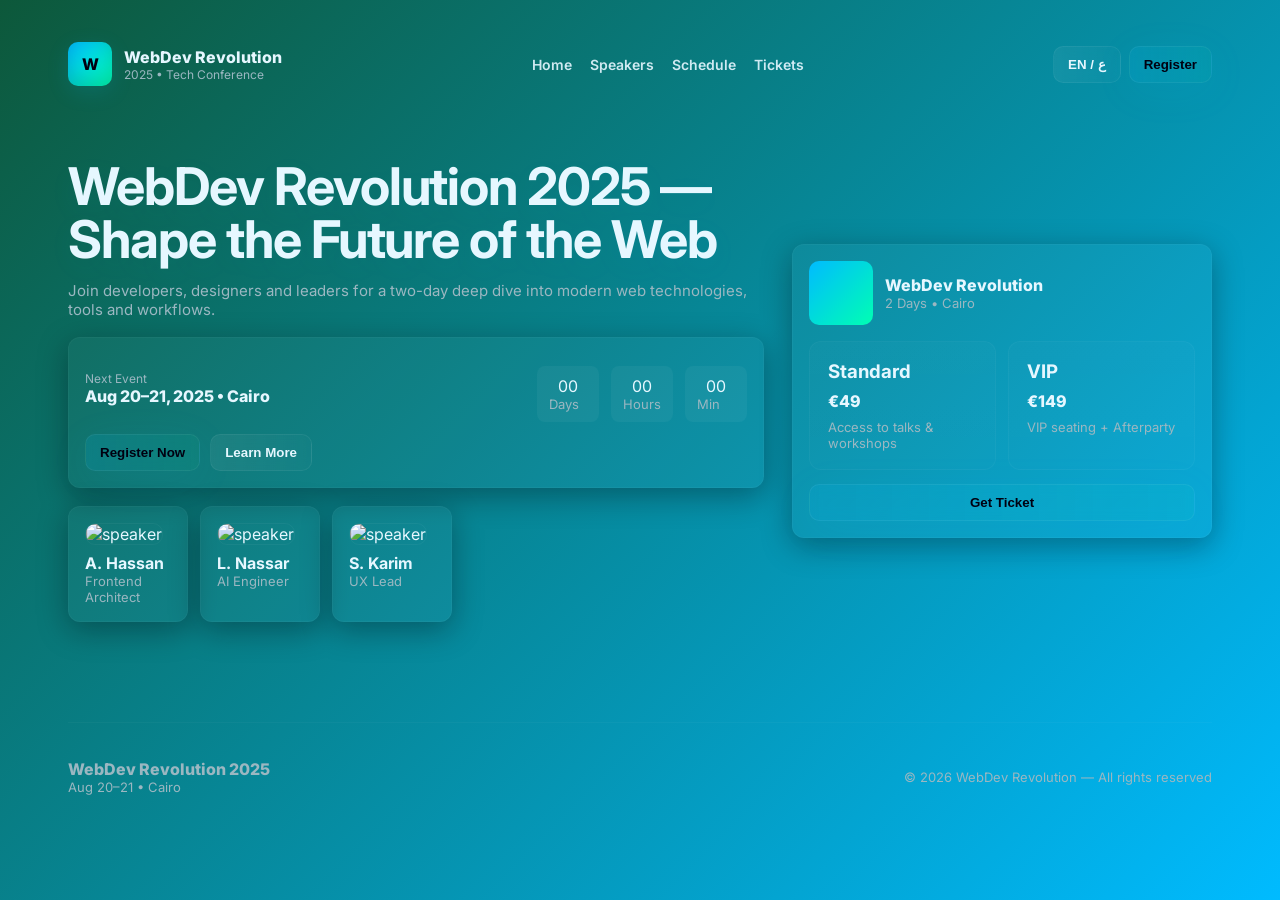
==== index.html @ 7214944d "Add files via upload" ====
<!doctype html>
<html lang="en" dir="ltr">
<head>
  <meta charset="utf-8" />
  <meta name="viewport" content="width=device-width,initial-scale=1" />
  <title>WebDev Revolution 2025 — Landing</title>

  <!-- Google Font -->
  <link href="https://fonts.googleapis.com/css2?family=Inter:wght@300;400;600;800&display=swap" rel="stylesheet">

  <style>
    :root{
      --bg-gradient-start: #00bbff; /* top */
      --bg-gradient-end: #0d583a;   /* bottom */
      --accent: #00ffb3;
      --neon: #00bbff;
      --card-bg: rgba(255,255,255,0.03);
      --glass: rgba(255,255,255,0.04);
      --text: #e6f7ff;
      --muted: #9bb7c1;
      --danger: #ff3d3d;
      --max-width: 1200px;
      --radius: 12px;
    }

    *{box-sizing:border-box}
    html,body{height:100%}
    body{
      margin:0;
      font-family: "Inter", system-ui, -apple-system, "Segoe UI", Roboto, "Helvetica Neue", Arial;
      color:var(--text);
      background: linear-gradient(135deg,var(--bg-gradient-end), var(--bg-gradient-start));
      -webkit-font-smoothing:antialiased;
      -moz-osx-font-smoothing:grayscale;
      overflow-x:hidden;
    }

    /* canvas background (three.js) */
    #bg-canvas{
      position:fixed;
      inset:0;
      width:100%;
      height:100%;
      z-index:-2;
      pointer-events:none;
      display:block;
      background: linear-gradient(135deg,var(--bg-gradient-end), var(--bg-gradient-start));
    }

    /* content wrapper */
    .wrap{
      max-width:var(--max-width);
      margin:0 auto;
      padding:28px;
    }

    header{
      display:flex;
      align-items:center;
      justify-content:space-between;
      gap:16px;
      padding:14px 0;
    }

    .brand{
      display:flex;
      gap:12px;
      align-items:center;
    }
    .logo{
      width:44px;height:44px;border-radius:10px;
      background:linear-gradient(135deg,var(--neon), var(--accent));
      box-shadow: 0 6px 22px rgba(0,187,255,0.14), inset 0 -6px 18px rgba(0,0,0,0.15);
      display:flex;align-items:center;justify-content:center;font-weight:800;color:#001;
      font-size:16px;
    }
    nav ul{display:flex;gap:18px;list-style:none;padding:0;margin:0}
    nav a{ color:var(--text); text-decoration:none; font-weight:600; opacity:0.9; font-size:14px }
    .lang-switch{display:flex; gap:8px; align-items:center;}
    .btn{
      background:linear-gradient(90deg, rgba(255,255,255,0.06), rgba(255,255,255,0.02));
      border:1px solid rgba(255,255,255,0.06);
      padding:10px 14px;border-radius:10px;color:var(--text);cursor:pointer;font-weight:700;
      backdrop-filter: blur(6px);
    }
    .btn.primary{
      background: linear-gradient(90deg, rgba(0,187,255,0.14), rgba(0,255,179,0.06));
      box-shadow:0 8px 40px rgba(0,187,255,0.08);
      color:#001;
    }

    /* Hero */
    .hero{
      display:grid;
      grid-template-columns: 1fr 420px;
      gap:28px;
      align-items:center;
      padding:60px 0;
    }
    .hero-left h1{
      margin:0 0 12px 0;
      font-size: clamp(28px,5.2vw,52px);
      line-height:1.02;
      letter-spacing:-0.02em;
      color:var(--text);
      text-shadow: 0 8px 30px rgba(0,187,255,0.06);
    }
    .lead{color:var(--muted); margin-bottom:18px; font-size:15px}
    .hero-ctas{display:flex;gap:12px;margin-top:12px}

    /* card previews */
    .card{
      background:var(--card-bg);
      border-radius:var(--radius);
      padding:16px;
      border:1px solid rgba(255,255,255,0.03);
      box-shadow: 0 8px 30px rgba(3,11,14,0.35);
    }

    /* speakers preview */
    .speakers-preview{display:flex;gap:12px;margin-top:28px}
    .speaker{width:120px;text-align:center}
    .speaker img{width:100%;height:120px;object-fit:cover;border-radius:10px;border:1px solid rgba(255,255,255,0.04)}

    /* pricing preview */
    .pricing-grid{display:flex;gap:12px;margin-top:18px}
    .price{flex:1;padding:18px;border-radius:12px;background:linear-gradient(180deg,rgba(255,255,255,0.02), rgba(255,255,255,0.01));border:1px solid rgba(255,255,255,0.03)}
    .price h3{margin:0 0 8px 0}
    .muted{color:var(--muted);font-size:13px}

    /* small util */
    .center{display:flex;align-items:center;justify-content:center}
    footer{padding:36px 0;border-top:1px solid rgba(255,255,255,0.03);margin-top:40px;color:var(--muted)}
    .countdown{display:flex;gap:12px;margin-top:12px}
    .countdown .item{background:var(--glass);padding:10px 12px;border-radius:8px;min-width:62px;text-align:center}

    /* responsive */
    @media (max-width:900px){
      .hero{grid-template-columns:1fr; padding:28px 0}
      nav ul{display:none}
      .wrap{padding:20px}
    }

    /* RTL tweaks when Arabic */
    [dir="rtl"] body{direction:rtl}
    [dir="rtl"] nav ul{direction:rtl}
    [dir="rtl"] .hero{grid-template-columns: 420px 1fr}
  </style>
</head>
<body>

  <!-- Three.js canvas -->
  <canvas id="bg-canvas"></canvas>

  <div class="wrap">
    <header>
      <div class="brand">
        <div class="logo">W</div>
        <div>
          <div style="font-weight:800">WebDev Revolution</div>
          <div style="font-size:12px;color:var(--muted)">2025 • Tech Conference</div>
        </div>
      </div>

      <nav aria-label="Main">
        <ul>
          <li><a href="#home" data-i18n="nav.home">Home</a></li>
          <li><a href="#speakers" data-i18n="nav.speakers">Speakers</a></li>
          <li><a href="#schedule" data-i18n="nav.schedule">Schedule</a></li>
          <li><a href="#tickets" data-i18n="nav.tickets">Tickets</a></li>
        </ul>
      </nav>

      <div class="lang-switch">
        <button class="btn" id="toggle-lang" aria-label="Toggle language">EN / ع</button>
        <button class="btn primary" id="register-cta" data-i18n="cta.register">Register</button>
      </div>
    </header>

    <!-- Hero -->
    <section class="hero" id="home">
      <div class="hero-left">
        <h1 data-i18n="hero.title">WebDev Revolution 2025 — Shape the Future of the Web</h1>
        <p class="lead" data-i18n="hero.lead">Join developers, designers and leaders for a two-day deep dive into modern web technologies, tools and workflows.</p>

        <div class="card">
          <div style="display:flex;justify-content:space-between;align-items:center">
            <div>
              <div style="font-size:12px;color:var(--muted)" data-i18n="hero.dateLabel">Next Event</div>
              <div style="font-weight:800">Aug 20–21, 2025 • Cairo</div>
            </div>
            <div class="countdown" aria-hidden="true" id="countdown">
              <div class="item"><div id="cd-days">00</div><div class="muted" data-i18n="count.days">Days</div></div>
              <div class="item"><div id="cd-hours">00</div><div class="muted" data-i18n="count.hours">Hours</div></div>
              <div class="item"><div id="cd-mins">00</div><div class="muted" data-i18n="count.minutes">Min</div></div>
            </div>
          </div>

          <div style="margin-top:12px;display:flex;gap:10px" class="hero-ctas">
            <button class="btn primary" id="scroll-register" data-i18n="cta.registerNow">Register Now</button>
            <button class="btn" id="learn-more" data-i18n="cta.learnMore">Learn More</button>
          </div>
        </div>

        <!-- speakers preview -->
        <div class="speakers-preview" style="margin-top:18px">
          <div class="speaker card">
            <img src="https://images.unsplash.com/photo-1544005313-94ddf0286df2?q=80&w=600&auto=format&fit=crop&ixlib=rb-4.0.3&s=123" alt="speaker">
            <div style="margin-top:8px;font-weight:700" data-i18n="spk1.name">A. Hassan</div>
            <div class="muted" data-i18n="spk1.title">Frontend Architect</div>
          </div>
          <div class="speaker card">
            <img src="https://images.unsplash.com/photo-1545996124-40687b0b6a20?q=80&w=600&auto=format&fit=crop&ixlib=rb-4.0.3&s=abc" alt="speaker">
            <div style="margin-top:8px;font-weight:700" data-i18n="spk2.name">L. Nassar</div>
            <div class="muted" data-i18n="spk2.title">AI Engineer</div>
          </div>
          <div class="speaker card">
            <img src="https://images.unsplash.com/photo-1544723795-3fb6469f5b39?q=80&w=600&auto=format&fit=crop&ixlib=rb-4.0.3&s=def" alt="speaker">
            <div style="margin-top:8px;font-weight:700" data-i18n="spk3.name">S. Karim</div>
            <div class="muted" data-i18n="spk3.title">UX Lead</div>
          </div>
        </div>

      </div>

      <!-- right column: preview card with pricing -->
      <aside>
        <div class="card">
          <div style="display:flex;gap:12px;align-items:center">
            <div style="width:64px;height:64px;border-radius:10px;background:linear-gradient(135deg,var(--neon),var(--accent));"></div>
            <div>
              <div style="font-weight:800">WebDev Revolution</div>
              <div class="muted" data-i18n="aside.sub">2 Days • Cairo</div>
            </div>
          </div>

          <div style="margin-top:16px" class="pricing-grid">
            <div class="price">
              <h3 data-i18n="price.standard">Standard</h3>
              <div style="font-weight:800">€49</div>
              <div class="muted" style="margin-top:8px" data-i18n="price.stdDesc">Access to talks & workshops</div>
            </div>
            <div class="price">
              <h3 data-i18n="price.vip">VIP</h3>
              <div style="font-weight:800">€149</div>
              <div class="muted" style="margin-top:8px" data-i18n="price.vipDesc">VIP seating + Afterparty</div>
            </div>
          </div>

          <div style="margin-top:14px;">
            <button class="btn primary" id="buy-ticket" style="width:100%" data-i18n="cta.getTicket">Get Ticket</button>
          </div>
        </div>
      </aside>
    </section>

    <footer>
      <div style="display:flex;justify-content:space-between;gap:20px;align-items:center;flex-wrap:wrap">
        <div>
          <div style="font-weight:800">WebDev Revolution 2025</div>
          <div class="muted">Aug 20–21 • Cairo</div>
        </div>
        <div class="muted">© <span id="yr"></span> WebDev Revolution — All rights reserved</div>
      </div>
    </footer>

  </div>

  <!-- SCRIPTS -->
  <!-- Three.js CDN (r150+) -->
  <script src="https://unpkg.com/three@0.150.1/build/three.min.js"></script>

  <script>
    // ------------- I18N strings (EN / AR) -------------
    const i18n = {
      en: {
        "nav.home":"Home",
        "nav.speakers":"Speakers",
        "nav.schedule":"Schedule",
        "nav.tickets":"Tickets",
        "cta.register":"Register",
        "cta.registerNow":"Register Now",
        "cta.learnMore":"Learn More",
        "cta.getTicket":"Get Ticket",
        "hero.title":"WebDev Revolution 2025 — Shape the Future of the Web",
        "hero.lead":"Join developers, designers and leaders for a two-day deep dive into modern web technologies, tools and workflows.",
        "hero.dateLabel":"Next Event",
        "count.days":"Days","count.hours":"Hours","count.minutes":"Min",
        "spk1.name":"A. Hassan","spk1.title":"Frontend Architect",
        "spk2.name":"L. Nassar","spk2.title":"AI Engineer",
        "spk3.name":"S. Karim","spk3.title":"UX Lead",
        "aside.sub":"2 Days • Cairo",
        "price.standard":"Standard","price.stdDesc":"Access to talks & workshops",
        "price.vip":"VIP","price.vipDesc":"VIP seating + Afterparty"
      },
      ar: {
        "nav.home":"الرئيسية",
        "nav.speakers":"المتحدثون",
        "nav.schedule":"الجدول",
        "nav.tickets":"التذاكر",
        "cta.register":"سجل الآن",
        "cta.registerNow":"سجل الآن",
        "cta.learnMore":"المزيد",
        "cta.getTicket":"احصل على تذكرة",
        "hero.title":"WebDev Revolution 2025 — شكل مستقبل الوب",
        "hero.lead":"انضم للمطورين والمصممين والقادة في مؤتمر لمدة يومين للتعمّق في تقنيات وممارسات الويب الحديثة.",
        "hero.dateLabel":"الحدث القادم",
        "count.days":"أيام","count.hours":"ساعات","count.minutes":"دقائق",
        "spk1.name":"أ. حسن","spk1.title":"مهندس واجهات",
        "spk2.name":"ل. ناصر","spk2.title":"مهندس ذكاء صناعي",
        "spk3.name":"س. كريم","spk3.title":"مسؤول تجربة المستخدم",
        "aside.sub":"يومان • القاهرة",
        "price.standard":"عادي","price.stdDesc":"الدخول للمحاضرات وورش العمل",
        "price.vip":"VIP","price.vipDesc":"مقاعد VIP + بعد الحفل"
      }
    };

    // current language
    let lang = 'en';

    // simple i18n apply
    function applyLang(to){
      lang = to;
      // set direction
      document.documentElement.lang = (to === 'ar') ? 'ar' : 'en';
      document.documentElement.dir = (to === 'ar') ? 'rtl' : 'ltr';
      // update text nodes
      document.querySelectorAll('[data-i18n]').forEach(node=>{
        const key = node.getAttribute('data-i18n');
        if(i18n[to] && i18n[to][key]) node.innerText = i18n[to][key];
      });
      // adjust text align for hero for RTL
      document.querySelectorAll('.lead, h1, .card, .muted').forEach(n=>{
        n.style.textAlign = (to === 'ar') ? 'right' : 'left';
      });
    }

    // toggle button
    document.getElementById('toggle-lang').addEventListener('click', ()=>{
      applyLang(lang === 'en' ? 'ar' : 'en');
    });

    // init default
    applyLang('en');

    // set footer year
    document.getElementById('yr').innerText = new Date().getFullYear();

    // ------------- Countdown -------------
    const eventDate = new Date('2025-08-20T09:00:00'); // change to your event date/time
    function updateCountdown(){
      const now = new Date();
      const diff = Math.max(0, eventDate - now);
      const days = Math.floor(diff / (1000*60*60*24));
      const hours = Math.floor((diff % (1000*60*60*24)) / (1000*60*60));
      const mins = Math.floor((diff % (1000*60*60)) / (1000*60));
      document.getElementById('cd-days').innerText = String(days).padStart(2,'0');
      document.getElementById('cd-hours').innerText = String(hours).padStart(2,'0');
      document.getElementById('cd-mins').innerText = String(mins).padStart(2,'0');
    }
    updateCountdown();
    setInterval(updateCountdown, 1000*60);

    // ------------- Three.js background + particles -------------
    (function(){
      const canvas = document.getElementById('bg-canvas');
      if(!canvas || typeof THREE === 'undefined') return;

      const scene = new THREE.Scene();

      // gradient background as texture (top: #00bbff, bottom: #0d583a)
      const canvasBg = document.createElement('canvas');
      canvasBg.width = 1; canvasBg.height = 256;
      const ctx = canvasBg.getContext('2d');
      const grad = ctx.createLinearGradient(0,0,0,256);
      grad.addColorStop(0, '#00bbff');
      grad.addColorStop(1, '#0d583a');
      ctx.fillStyle = grad;
      ctx.fillRect(0,0,1,256);
      const texture = new THREE.Texture(canvasBg);
      texture.needsUpdate = true;
      scene.background = texture;

      const camera = new THREE.PerspectiveCamera(60, window.innerWidth / window.innerHeight, 0.1, 1000);
      camera.position.z = 6;

      const renderer = new THREE.WebGLRenderer({ canvas: canvas, alpha: true, antialias:true });
      renderer.setSize(window.innerWidth, window.innerHeight);
      renderer.setPixelRatio(Math.min(window.devicePixelRatio, 2));

      // particles with per-vertex color (gradient by Y)
      const particlesCount = 1200;
      const positions = new Float32Array(particlesCount * 3);
      const colors = new Float32Array(particlesCount * 3);
      const top = new THREE.Color('#00bbff');
      const bottom = new THREE.Color('#0d583a');

      for(let i=0;i<particlesCount;i++){
        const x = (Math.random() - 0.5) * 12;
        const y = (Math.random() - 0.5) * 8;
        const z = (Math.random() - 0.5) * 12;
        positions[i*3] = x;
        positions[i*3+1] = y;
        positions[i*3+2] = z;

        const t = (y + 4) / 8; // normalize roughly -4..4 to 0..1
        const col = bottom.clone().lerp(top, THREE.MathUtils.clamp(t, 0, 1));
        colors[i*3] = col.r; colors[i*3+1] = col.g; colors[i*3+2] = col.b;
      }

      const pg = new THREE.BufferGeometry();
      pg.setAttribute('position', new THREE.BufferAttribute(positions, 3));
      pg.setAttribute('color', new THREE.BufferAttribute(colors, 3));

      const pmat = new THREE.PointsMaterial({
        size: 0.03,
        vertexColors: true,
        transparent: true,
        opacity: 0.9,
        blending: THREE.AdditiveBlending
      });

      const particles = new THREE.Points(pg, pmat);
      scene.add(particles);

      // torus knot with gradient shader
      const tkGeo = new THREE.TorusKnotGeometry(1.1, 0.28, 120, 24);
      const tkMaterial = new THREE.ShaderMaterial({
        uniforms: {},
        vertexShader: `
          varying vec3 vPos;
          void main(){
            vPos = position;
            gl_Position = projectionMatrix * modelViewMatrix * vec4(position,1.0);
          }
        `,
        fragmentShader: `
          varying vec3 vPos;
          void main(){
            vec3 topColor = vec3(0.0, 0.733, 1.0);
            vec3 bottomColor = vec3(0.051, 0.345, 0.227);
            float t = (vPos.y + 1.2) / 2.4;
            vec3 c = mix(bottomColor, topColor, clamp(t,0.0,1.0));
            gl_FragColor = vec4(c, 0.8);
          }
        `,
        wireframe: true,
        transparent: true,
        depthWrite: false
      });
      const torusKnot = new THREE.Mesh(tkGeo, tkMaterial);
      torusKnot.scale.setScalar(1.1);
      scene.add(torusKnot);

      // mouse interaction
      let mouseX = 0, mouseY = 0;
      window.addEventListener('pointermove', (e)=>{
        mouseX = (e.clientX / window.innerWidth) * 2 - 1;
        mouseY = -(e.clientY / window.innerHeight) * 2 + 1;
      });

      function animate(){
        requestAnimationFrame(animate);
        particles.rotation.y += 0.0008;
        particles.rotation.x += 0.0004;
        torusKnot.rotation.x += 0.007;
        torusKnot.rotation.y += 0.01;

        // camera easing based on mouse
        camera.position.x += (mouseX * 0.8 - camera.position.x) * 0.05;
        camera.position.y += (mouseY * 0.6 - camera.position.y) * 0.05;
        camera.lookAt(0,0,0);

        renderer.render(scene, camera);
      }
      animate();

      // handle resize
      window.addEventListener('resize', ()=>{
        camera.aspect = window.innerWidth / window.innerHeight;
        camera.updateProjectionMatrix();
        renderer.setSize(window.innerWidth, window.innerHeight);
      });
    })();

    // Scroll-to-register (example target)
    document.getElementById('scroll-register').addEventListener('click', ()=> {
      // if you later add registration page, change link to that page
      window.scrollTo({ top: document.body.scrollHeight * 0.6, behavior: 'smooth' });
    });

    // quick demo: register CTA opens alert (replace with real form later)
    document.getElementById('register-cta').addEventListener('click', ()=>{
      alert((lang === 'ar') ? 'نموذج التسجيل سيظهر هنا (تطوير لاحق)' : 'Registration form will appear here (to be implemented)');
    });

  </script>
</body>
</html>
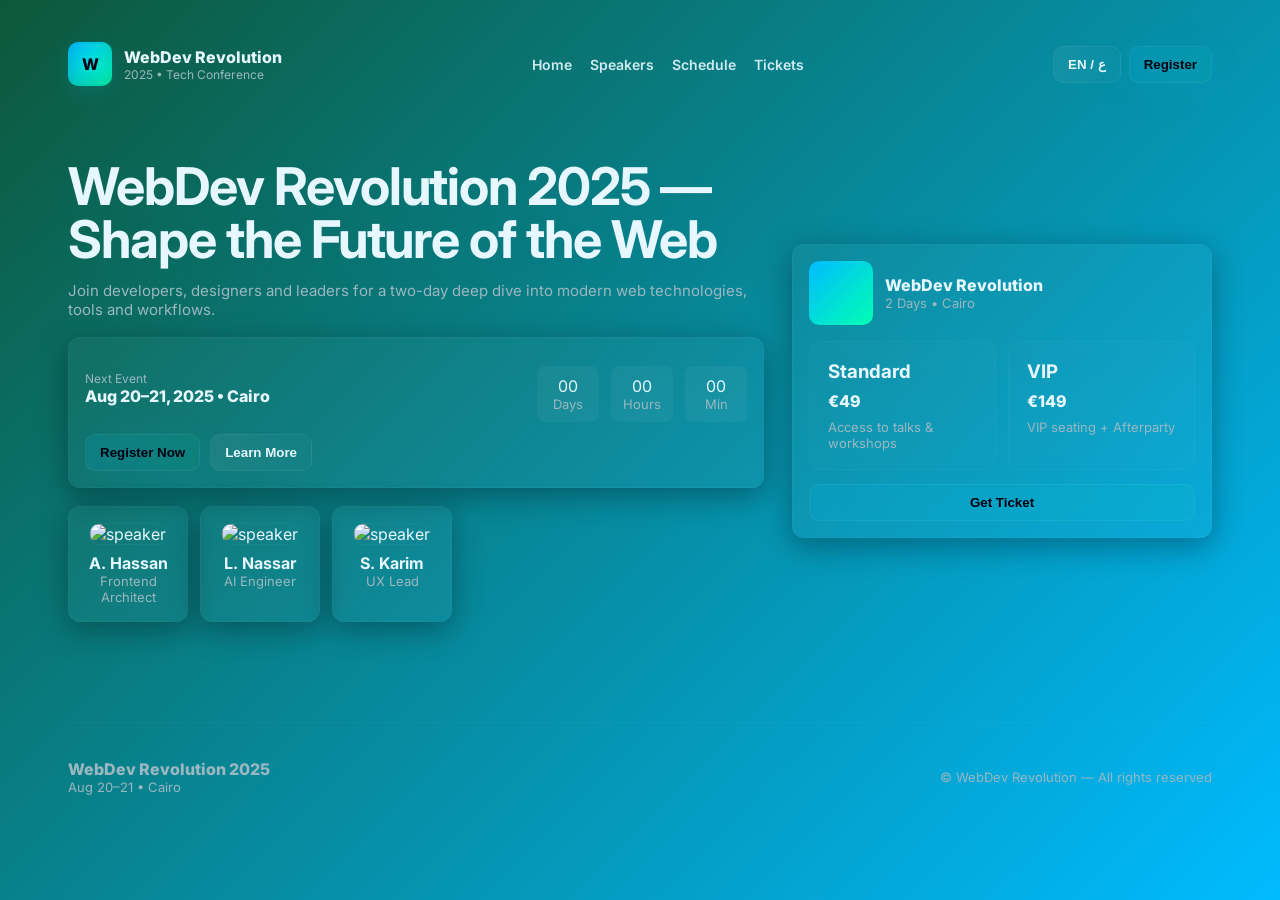
==== commit ecfb6f48: "docs: add 9 project pages with Java and CSS sections" ====
--- a/index.html
+++ b/index.html
@@ -1,499 +1,138 @@
-<!doctype html>
-<html lang="en" dir="ltr">
-<head>
-  <meta charset="utf-8" />
-  <meta name="viewport" content="width=device-width,initial-scale=1" />
-  <title>WebDev Revolution 2025 — Landing</title>
-
-  <!-- Google Font -->
-  <link href="https://fonts.googleapis.com/css2?family=Inter:wght@300;400;600;800&display=swap" rel="stylesheet">
-
-  <style>
-    :root{
-      --bg-gradient-start: #00bbff; /* top */
-      --bg-gradient-end: #0d583a;   /* bottom */
-      --accent: #00ffb3;
-      --neon: #00bbff;
-      --card-bg: rgba(255,255,255,0.03);
-      --glass: rgba(255,255,255,0.04);
-      --text: #e6f7ff;
-      --muted: #9bb7c1;
-      --danger: #ff3d3d;
-      --max-width: 1200px;
-      --radius: 12px;
-    }
-
-    *{box-sizing:border-box}
-    html,body{height:100%}
-    body{
-      margin:0;
-      font-family: "Inter", system-ui, -apple-system, "Segoe UI", Roboto, "Helvetica Neue", Arial;
-      color:var(--text);
-      background: linear-gradient(135deg,var(--bg-gradient-end), var(--bg-gradient-start));
-      -webkit-font-smoothing:antialiased;
-      -moz-osx-font-smoothing:grayscale;
-      overflow-x:hidden;
-    }
-
-    /* canvas background (three.js) */
-    #bg-canvas{
-      position:fixed;
-      inset:0;
-      width:100%;
-      height:100%;
-      z-index:-2;
-      pointer-events:none;
-      display:block;
-      background: linear-gradient(135deg,var(--bg-gradient-end), var(--bg-gradient-start));
-    }
-
-    /* content wrapper */
-    .wrap{
-      max-width:var(--max-width);
-      margin:0 auto;
-      padding:28px;
-    }
-
-    header{
-      display:flex;
-      align-items:center;
-      justify-content:space-between;
-      gap:16px;
-      padding:14px 0;
-    }
-
-    .brand{
-      display:flex;
-      gap:12px;
-      align-items:center;
-    }
-    .logo{
-      width:44px;height:44px;border-radius:10px;
-      background:linear-gradient(135deg,var(--neon), var(--accent));
-      box-shadow: 0 6px 22px rgba(0,187,255,0.14), inset 0 -6px 18px rgba(0,0,0,0.15);
-      display:flex;align-items:center;justify-content:center;font-weight:800;color:#001;
-      font-size:16px;
-    }
-    nav ul{display:flex;gap:18px;list-style:none;padding:0;margin:0}
-    nav a{ color:var(--text); text-decoration:none; font-weight:600; opacity:0.9; font-size:14px }
-    .lang-switch{display:flex; gap:8px; align-items:center;}
-    .btn{
-      background:linear-gradient(90deg, rgba(255,255,255,0.06), rgba(255,255,255,0.02));
-      border:1px solid rgba(255,255,255,0.06);
-      padding:10px 14px;border-radius:10px;color:var(--text);cursor:pointer;font-weight:700;
-      backdrop-filter: blur(6px);
-    }
-    .btn.primary{
-      background: linear-gradient(90deg, rgba(0,187,255,0.14), rgba(0,255,179,0.06));
-      box-shadow:0 8px 40px rgba(0,187,255,0.08);
-      color:#001;
-    }
-
-    /* Hero */
-    .hero{
-      display:grid;
-      grid-template-columns: 1fr 420px;
-      gap:28px;
-      align-items:center;
-      padding:60px 0;
-    }
-    .hero-left h1{
-      margin:0 0 12px 0;
-      font-size: clamp(28px,5.2vw,52px);
-      line-height:1.02;
-      letter-spacing:-0.02em;
-      color:var(--text);
-      text-shadow: 0 8px 30px rgba(0,187,255,0.06);
-    }
-    .lead{color:var(--muted); margin-bottom:18px; font-size:15px}
-    .hero-ctas{display:flex;gap:12px;margin-top:12px}
-
-    /* card previews */
-    .card{
-      background:var(--card-bg);
-      border-radius:var(--radius);
-      padding:16px;
-      border:1px solid rgba(255,255,255,0.03);
-      box-shadow: 0 8px 30px rgba(3,11,14,0.35);
-    }
-
-    /* speakers preview */
-    .speakers-preview{display:flex;gap:12px;margin-top:28px}
-    .speaker{width:120px;text-align:center}
-    .speaker img{width:100%;height:120px;object-fit:cover;border-radius:10px;border:1px solid rgba(255,255,255,0.04)}
-
-    /* pricing preview */
-    .pricing-grid{display:flex;gap:12px;margin-top:18px}
-    .price{flex:1;padding:18px;border-radius:12px;background:linear-gradient(180deg,rgba(255,255,255,0.02), rgba(255,255,255,0.01));border:1px solid rgba(255,255,255,0.03)}
-    .price h3{margin:0 0 8px 0}
-    .muted{color:var(--muted);font-size:13px}
-
-    /* small util */
-    .center{display:flex;align-items:center;justify-content:center}
-    footer{padding:36px 0;border-top:1px solid rgba(255,255,255,0.03);margin-top:40px;color:var(--muted)}
-    .countdown{display:flex;gap:12px;margin-top:12px}
-    .countdown .item{background:var(--glass);padding:10px 12px;border-radius:8px;min-width:62px;text-align:center}
-
-    /* responsive */
-    @media (max-width:900px){
-      .hero{grid-template-columns:1fr; padding:28px 0}
-      nav ul{display:none}
-      .wrap{padding:20px}
-    }
-
-    /* RTL tweaks when Arabic */
-    [dir="rtl"] body{direction:rtl}
-    [dir="rtl"] nav ul{direction:rtl}
-    [dir="rtl"] .hero{grid-template-columns: 420px 1fr}
-  </style>
-</head>
-<body>
-
-  <!-- Three.js canvas -->
-  <canvas id="bg-canvas"></canvas>
-
-  <div class="wrap">
-    <header>
-      <div class="brand">
-        <div class="logo">W</div>
-        <div>
-          <div style="font-weight:800">WebDev Revolution</div>
-          <div style="font-size:12px;color:var(--muted)">2025 • Tech Conference</div>
-        </div>
-      </div>
-
-      <nav aria-label="Main">
-        <ul>
-          <li><a href="#home" data-i18n="nav.home">Home</a></li>
-          <li><a href="#speakers" data-i18n="nav.speakers">Speakers</a></li>
-          <li><a href="#schedule" data-i18n="nav.schedule">Schedule</a></li>
-          <li><a href="#tickets" data-i18n="nav.tickets">Tickets</a></li>
-        </ul>
-      </nav>
-
-      <div class="lang-switch">
-        <button class="btn" id="toggle-lang" aria-label="Toggle language">EN / ع</button>
-        <button class="btn primary" id="register-cta" data-i18n="cta.register">Register</button>
-      </div>
-    </header>
-
-    <!-- Hero -->
-    <section class="hero" id="home">
-      <div class="hero-left">
-        <h1 data-i18n="hero.title">WebDev Revolution 2025 — Shape the Future of the Web</h1>
-        <p class="lead" data-i18n="hero.lead">Join developers, designers and leaders for a two-day deep dive into modern web technologies, tools and workflows.</p>
-
-        <div class="card">
-          <div style="display:flex;justify-content:space-between;align-items:center">
-            <div>
-              <div style="font-size:12px;color:var(--muted)" data-i18n="hero.dateLabel">Next Event</div>
-              <div style="font-weight:800">Aug 20–21, 2025 • Cairo</div>
-            </div>
-            <div class="countdown" aria-hidden="true" id="countdown">
-              <div class="item"><div id="cd-days">00</div><div class="muted" data-i18n="count.days">Days</div></div>
-              <div class="item"><div id="cd-hours">00</div><div class="muted" data-i18n="count.hours">Hours</div></div>
-              <div class="item"><div id="cd-mins">00</div><div class="muted" data-i18n="count.minutes">Min</div></div>
-            </div>
-          </div>
-
-          <div style="margin-top:12px;display:flex;gap:10px" class="hero-ctas">
-            <button class="btn primary" id="scroll-register" data-i18n="cta.registerNow">Register Now</button>
-            <button class="btn" id="learn-more" data-i18n="cta.learnMore">Learn More</button>
-          </div>
-        </div>
-
-        <!-- speakers preview -->
-        <div class="speakers-preview" style="margin-top:18px">
-          <div class="speaker card">
-            <img src="https://images.unsplash.com/photo-1544005313-94ddf0286df2?q=80&w=600&auto=format&fit=crop&ixlib=rb-4.0.3&s=123" alt="speaker">
-            <div style="margin-top:8px;font-weight:700" data-i18n="spk1.name">A. Hassan</div>
-            <div class="muted" data-i18n="spk1.title">Frontend Architect</div>
-          </div>
-          <div class="speaker card">
-            <img src="https://images.unsplash.com/photo-1545996124-40687b0b6a20?q=80&w=600&auto=format&fit=crop&ixlib=rb-4.0.3&s=abc" alt="speaker">
-            <div style="margin-top:8px;font-weight:700" data-i18n="spk2.name">L. Nassar</div>
-            <div class="muted" data-i18n="spk2.title">AI Engineer</div>
-          </div>
-          <div class="speaker card">
-            <img src="https://images.unsplash.com/photo-1544723795-3fb6469f5b39?q=80&w=600&auto=format&fit=crop&ixlib=rb-4.0.3&s=def" alt="speaker">
-            <div style="margin-top:8px;font-weight:700" data-i18n="spk3.name">S. Karim</div>
-            <div class="muted" data-i18n="spk3.title">UX Lead</div>
-          </div>
-        </div>
-
-      </div>
-
-      <!-- right column: preview card with pricing -->
-      <aside>
-        <div class="card">
-          <div style="display:flex;gap:12px;align-items:center">
-            <div style="width:64px;height:64px;border-radius:10px;background:linear-gradient(135deg,var(--neon),var(--accent));"></div>
-            <div>
-              <div style="font-weight:800">WebDev Revolution</div>
-              <div class="muted" data-i18n="aside.sub">2 Days • Cairo</div>
-            </div>
-          </div>
-
-          <div style="margin-top:16px" class="pricing-grid">
-            <div class="price">
-              <h3 data-i18n="price.standard">Standard</h3>
-              <div style="font-weight:800">€49</div>
-              <div class="muted" style="margin-top:8px" data-i18n="price.stdDesc">Access to talks & workshops</div>
-            </div>
-            <div class="price">
-              <h3 data-i18n="price.vip">VIP</h3>
-              <div style="font-weight:800">€149</div>
-              <div class="muted" style="margin-top:8px" data-i18n="price.vipDesc">VIP seating + Afterparty</div>
-            </div>
-          </div>
-
-          <div style="margin-top:14px;">
-            <button class="btn primary" id="buy-ticket" style="width:100%" data-i18n="cta.getTicket">Get Ticket</button>
-          </div>
-        </div>
-      </aside>
-    </section>
-
-    <footer>
-      <div style="display:flex;justify-content:space-between;gap:20px;align-items:center;flex-wrap:wrap">
-        <div>
-          <div style="font-weight:800">WebDev Revolution 2025</div>
-          <div class="muted">Aug 20–21 • Cairo</div>
-        </div>
-        <div class="muted">© <span id="yr"></span> WebDev Revolution — All rights reserved</div>
-      </div>
-    </footer>
-
-  </div>
-
-  <!-- SCRIPTS -->
-  <!-- Three.js CDN (r150+) -->
-  <script src="https://unpkg.com/three@0.150.1/build/three.min.js"></script>
-
-  <script>
-    // ------------- I18N strings (EN / AR) -------------
-    const i18n = {
-      en: {
-        "nav.home":"Home",
-        "nav.speakers":"Speakers",
-        "nav.schedule":"Schedule",
-        "nav.tickets":"Tickets",
-        "cta.register":"Register",
-        "cta.registerNow":"Register Now",
-        "cta.learnMore":"Learn More",
-        "cta.getTicket":"Get Ticket",
-        "hero.title":"WebDev Revolution 2025 — Shape the Future of the Web",
-        "hero.lead":"Join developers, designers and leaders for a two-day deep dive into modern web technologies, tools and workflows.",
-        "hero.dateLabel":"Next Event",
-        "count.days":"Days","count.hours":"Hours","count.minutes":"Min",
-        "spk1.name":"A. Hassan","spk1.title":"Frontend Architect",
-        "spk2.name":"L. Nassar","spk2.title":"AI Engineer",
-        "spk3.name":"S. Karim","spk3.title":"UX Lead",
-        "aside.sub":"2 Days • Cairo",
-        "price.standard":"Standard","price.stdDesc":"Access to talks & workshops",
-        "price.vip":"VIP","price.vipDesc":"VIP seating + Afterparty"
-      },
-      ar: {
-        "nav.home":"الرئيسية",
-        "nav.speakers":"المتحدثون",
-        "nav.schedule":"الجدول",
-        "nav.tickets":"التذاكر",
-        "cta.register":"سجل الآن",
-        "cta.registerNow":"سجل الآن",
-        "cta.learnMore":"المزيد",
-        "cta.getTicket":"احصل على تذكرة",
-        "hero.title":"WebDev Revolution 2025 — شكل مستقبل الوب",
-        "hero.lead":"انضم للمطورين والمصممين والقادة في مؤتمر لمدة يومين للتعمّق في تقنيات وممارسات الويب الحديثة.",
-        "hero.dateLabel":"الحدث القادم",
-        "count.days":"أيام","count.hours":"ساعات","count.minutes":"دقائق",
-        "spk1.name":"أ. حسن","spk1.title":"مهندس واجهات",
-        "spk2.name":"ل. ناصر","spk2.title":"مهندس ذكاء صناعي",
-        "spk3.name":"س. كريم","spk3.title":"مسؤول تجربة المستخدم",
-        "aside.sub":"يومان • القاهرة",
-        "price.standard":"عادي","price.stdDesc":"الدخول للمحاضرات وورش العمل",
-        "price.vip":"VIP","price.vipDesc":"مقاعد VIP + بعد الحفل"
-      }
-    };
-
-    // current language
-    let lang = 'en';
-
-    // simple i18n apply
-    function applyLang(to){
-      lang = to;
-      // set direction
-      document.documentElement.lang = (to === 'ar') ? 'ar' : 'en';
-      document.documentElement.dir = (to === 'ar') ? 'rtl' : 'ltr';
-      // update text nodes
-      document.querySelectorAll('[data-i18n]').forEach(node=>{
-        const key = node.getAttribute('data-i18n');
-        if(i18n[to] && i18n[to][key]) node.innerText = i18n[to][key];
-      });
-      // adjust text align for hero for RTL
-      document.querySelectorAll('.lead, h1, .card, .muted').forEach(n=>{
-        n.style.textAlign = (to === 'ar') ? 'right' : 'left';
-      });
-    }
-
-    // toggle button
-    document.getElementById('toggle-lang').addEventListener('click', ()=>{
-      applyLang(lang === 'en' ? 'ar' : 'en');
-    });
-
-    // init default
-    applyLang('en');
-
-    // set footer year
-    document.getElementById('yr').innerText = new Date().getFullYear();
-
-    // ------------- Countdown -------------
-    const eventDate = new Date('2025-08-20T09:00:00'); // change to your event date/time
-    function updateCountdown(){
-      const now = new Date();
-      const diff = Math.max(0, eventDate - now);
-      const days = Math.floor(diff / (1000*60*60*24));
-      const hours = Math.floor((diff % (1000*60*60*24)) / (1000*60*60));
-      const mins = Math.floor((diff % (1000*60*60)) / (1000*60));
-      document.getElementById('cd-days').innerText = String(days).padStart(2,'0');
-      document.getElementById('cd-hours').innerText = String(hours).padStart(2,'0');
-      document.getElementById('cd-mins').innerText = String(mins).padStart(2,'0');
-    }
-    updateCountdown();
-    setInterval(updateCountdown, 1000*60);
-
-    // ------------- Three.js background + particles -------------
-    (function(){
-      const canvas = document.getElementById('bg-canvas');
-      if(!canvas || typeof THREE === 'undefined') return;
-
-      const scene = new THREE.Scene();
-
-      // gradient background as texture (top: #00bbff, bottom: #0d583a)
-      const canvasBg = document.createElement('canvas');
-      canvasBg.width = 1; canvasBg.height = 256;
-      const ctx = canvasBg.getContext('2d');
-      const grad = ctx.createLinearGradient(0,0,0,256);
-      grad.addColorStop(0, '#00bbff');
-      grad.addColorStop(1, '#0d583a');
-      ctx.fillStyle = grad;
-      ctx.fillRect(0,0,1,256);
-      const texture = new THREE.Texture(canvasBg);
-      texture.needsUpdate = true;
-      scene.background = texture;
-
-      const camera = new THREE.PerspectiveCamera(60, window.innerWidth / window.innerHeight, 0.1, 1000);
-      camera.position.z = 6;
-
-      const renderer = new THREE.WebGLRenderer({ canvas: canvas, alpha: true, antialias:true });
-      renderer.setSize(window.innerWidth, window.innerHeight);
-      renderer.setPixelRatio(Math.min(window.devicePixelRatio, 2));
-
-      // particles with per-vertex color (gradient by Y)
-      const particlesCount = 1200;
-      const positions = new Float32Array(particlesCount * 3);
-      const colors = new Float32Array(particlesCount * 3);
-      const top = new THREE.Color('#00bbff');
-      const bottom = new THREE.Color('#0d583a');
-
-      for(let i=0;i<particlesCount;i++){
-        const x = (Math.random() - 0.5) * 12;
-        const y = (Math.random() - 0.5) * 8;
-        const z = (Math.random() - 0.5) * 12;
-        positions[i*3] = x;
-        positions[i*3+1] = y;
-        positions[i*3+2] = z;
-
-        const t = (y + 4) / 8; // normalize roughly -4..4 to 0..1
-        const col = bottom.clone().lerp(top, THREE.MathUtils.clamp(t, 0, 1));
-        colors[i*3] = col.r; colors[i*3+1] = col.g; colors[i*3+2] = col.b;
-      }
-
-      const pg = new THREE.BufferGeometry();
-      pg.setAttribute('position', new THREE.BufferAttribute(positions, 3));
-      pg.setAttribute('color', new THREE.BufferAttribute(colors, 3));
-
-      const pmat = new THREE.PointsMaterial({
-        size: 0.03,
-        vertexColors: true,
-        transparent: true,
-        opacity: 0.9,
-        blending: THREE.AdditiveBlending
-      });
-
-      const particles = new THREE.Points(pg, pmat);
-      scene.add(particles);
-
-      // torus knot with gradient shader
-      const tkGeo = new THREE.TorusKnotGeometry(1.1, 0.28, 120, 24);
-      const tkMaterial = new THREE.ShaderMaterial({
-        uniforms: {},
-        vertexShader: `
-          varying vec3 vPos;
-          void main(){
-            vPos = position;
-            gl_Position = projectionMatrix * modelViewMatrix * vec4(position,1.0);
-          }
-        `,
-        fragmentShader: `
-          varying vec3 vPos;
-          void main(){
-            vec3 topColor = vec3(0.0, 0.733, 1.0);
-            vec3 bottomColor = vec3(0.051, 0.345, 0.227);
-            float t = (vPos.y + 1.2) / 2.4;
-            vec3 c = mix(bottomColor, topColor, clamp(t,0.0,1.0));
-            gl_FragColor = vec4(c, 0.8);
-          }
-        `,
-        wireframe: true,
-        transparent: true,
-        depthWrite: false
-      });
-      const torusKnot = new THREE.Mesh(tkGeo, tkMaterial);
-      torusKnot.scale.setScalar(1.1);
-      scene.add(torusKnot);
-
-      // mouse interaction
-      let mouseX = 0, mouseY = 0;
-      window.addEventListener('pointermove', (e)=>{
-        mouseX = (e.clientX / window.innerWidth) * 2 - 1;
-        mouseY = -(e.clientY / window.innerHeight) * 2 + 1;
-      });
-
-      function animate(){
-        requestAnimationFrame(animate);
-        particles.rotation.y += 0.0008;
-        particles.rotation.x += 0.0004;
-        torusKnot.rotation.x += 0.007;
-        torusKnot.rotation.y += 0.01;
-
-        // camera easing based on mouse
-        camera.position.x += (mouseX * 0.8 - camera.position.x) * 0.05;
-        camera.position.y += (mouseY * 0.6 - camera.position.y) * 0.05;
-        camera.lookAt(0,0,0);
-
-        renderer.render(scene, camera);
-      }
-      animate();
-
-      // handle resize
-      window.addEventListener('resize', ()=>{
-        camera.aspect = window.innerWidth / window.innerHeight;
-        camera.updateProjectionMatrix();
-        renderer.setSize(window.innerWidth, window.innerHeight);
-      });
-    })();
-
-    // Scroll-to-register (example target)
-    document.getElementById('scroll-register').addEventListener('click', ()=> {
-      // if you later add registration page, change link to that page
-      window.scrollTo({ top: document.body.scrollHeight * 0.6, behavior: 'smooth' });
-    });
-
-    // quick demo: register CTA opens alert (replace with real form later)
-    document.getElementById('register-cta').addEventListener('click', ()=>{
-      alert((lang === 'ar') ? 'نموذج التسجيل سيظهر هنا (تطوير لاحق)' : 'Registration form will appear here (to be implemented)');
-    });
-
-  </script>
-</body>
-</html>
+<!doctype html>
+<html lang="en" dir="ltr">
+<head>
+  <meta charset="utf-8" />
+  <meta name="viewport" content="width=device-width,initial-scale=1" />
+  <title>WebDev Revolution 2025 — Landing</title>
+
+  <!-- Google Font -->
+  <link href="https://fonts.googleapis.com/css2?family=Inter:wght@300;400;600;800&display=swap" rel="stylesheet">
+
+  <link rel="stylesheet" href="style.css">
+</head>
+<body>
+
+  <!-- Three.js canvas -->
+  <canvas id="bg-canvas"></canvas>
+
+  <div class="wrap">
+    <header>
+      <div class="brand">
+        <div class="logo">W</div>
+        <div>
+          <div style="font-weight:800">WebDev Revolution</div>
+          <div style="font-size:12px;color:var(--muted)">2025 • Tech Conference</div>
+        </div>
+      </div>
+
+      <nav aria-label="Main">
+        <ul>
+          <li><a href="#home" data-i18n="nav.home">Home</a></li>
+          <li><a href="#speakers" data-i18n="nav.speakers">Speakers</a></li>
+          <li><a href="#schedule" data-i18n="nav.schedule">Schedule</a></li>
+          <li><a href="#tickets" data-i18n="nav.tickets">Tickets</a></li>
+        </ul>
+      </nav>
+
+      <div class="lang-switch">
+        <button class="btn" id="toggle-lang" aria-label="Toggle language">EN / ع</button>
+        <button class="btn primary" id="register-cta" data-i18n="cta.register">Register</button>
+      </div>
+    </header>
+
+    <!-- Hero -->
+    <section class="hero" id="home">
+      <div class="hero-left">
+        <h1 data-i18n="hero.title">WebDev Revolution 2025 — Shape the Future of the Web</h1>
+        <p class="lead" data-i18n="hero.lead">Join developers, designers and leaders for a two-day deep dive into modern web technologies, tools and workflows.</p>
+
+        <div class="card">
+          <div style="display:flex;justify-content:space-between;align-items:center">
+            <div>
+              <div style="font-size:12px;color:var(--muted)" data-i18n="hero.dateLabel">Next Event</div>
+              <div style="font-weight:800">Aug 20–21, 2025 • Cairo</div>
+            </div>
+            <div class="countdown" aria-hidden="true" id="countdown">
+              <div class="item"><div id="cd-days">00</div><div class="muted" data-i18n="count.days">Days</div></div>
+              <div class="item"><div id="cd-hours">00</div><div class="muted" data-i18n="count.hours">Hours</div></div>
+              <div class="item"><div id="cd-mins">00</div><div class="muted" data-i18n="count.minutes">Min</div></div>
+            </div>
+          </div>
+
+          <div style="margin-top:12px;display:flex;gap:10px" class="hero-ctas">
+            <button class="btn primary" id="scroll-register" data-i18n="cta.registerNow">Register Now</button>
+            <button class="btn" id="learn-more" data-i18n="cta.learnMore">Learn More</button>
+          </div>
+        </div>
+
+        <!-- speakers preview -->
+        <div class="speakers-preview" style="margin-top:18px">
+          <div class="speaker card">
+            <img src="https://images.unsplash.com/photo-1544005313-94ddf0286df2?q=80&w=600&auto=format&fit=crop&ixlib=rb-4.0.3&s=123" alt="speaker">
+            <div style="margin-top:8px;font-weight:700" data-i18n="spk1.name">A. Hassan</div>
+            <div class="muted" data-i18n="spk1.title">Frontend Architect</div>
+          </div>
+          <div class="speaker card">
+            <img src="https://images.unsplash.com/photo-1545996124-40687b0b6a20?q=80&w=600&auto=format&fit=crop&ixlib=rb-4.0.3&s=abc" alt="speaker">
+            <div style="margin-top:8px;font-weight:700" data-i18n="spk2.name">L. Nassar</div>
+            <div class="muted" data-i18n="spk2.title">AI Engineer</div>
+          </div>
+          <div class="speaker card">
+            <img src="https://images.unsplash.com/photo-1544723795-3fb6469f5b39?q=80&w=600&auto=format&fit=crop&ixlib=rb-4.0.3&s=def" alt="speaker">
+            <div style="margin-top:8px;font-weight:700" data-i18n="spk3.name">S. Karim</div>
+            <div class="muted" data-i18n="spk3.title">UX Lead</div>
+          </div>
+        </div>
+
+      </div>
+
+      <!-- right column: preview card with pricing -->
+      <aside>
+        <div class="card">
+          <div style="display:flex;gap:12px;align-items:center">
+            <div style="width:64px;height:64px;border-radius:10px;background:linear-gradient(135deg,var(--neon),var(--accent));"></div>
+            <div>
+              <div style="font-weight:800">WebDev Revolution</div>
+              <div class="muted" data-i18n="aside.sub">2 Days • Cairo</div>
+            </div>
+          </div>
+
+          <div style="margin-top:16px" class="pricing-grid">
+            <div class="price">
+              <h3 data-i18n="price.standard">Standard</h3>
+              <div style="font-weight:800">€49</div>
+              <div class="muted" style="margin-top:8px" data-i18n="price.stdDesc">Access to talks & workshops</div>
+            </div>
+            <div class="price">
+              <h3 data-i18n="price.vip">VIP</h3>
+              <div style="font-weight:800">€149</div>
+              <div class="muted" style="margin-top:8px" data-i18n="price.vipDesc">VIP seating + Afterparty</div>
+            </div>
+          </div>
+
+          <div style="margin-top:14px;">
+            <button class="btn primary" id="buy-ticket" style="width:100%" data-i18n="cta.getTicket">Get Ticket</button>
+          </div>
+        </div>
+      </aside>
+    </section>
+
+    <footer>
+      <div style="display:flex;justify-content:space-between;gap:20px;align-items:center;flex-wrap:wrap">
+        <div>
+          <div style="font-weight:800">WebDev Revolution 2025</div>
+          <div class="muted">Aug 20–21 • Cairo</div>
+        </div>
+        <div class="muted">© <span id="yr"></span> WebDev Revolution — All rights reserved</div>
+      </div>
+    </footer>
+
+  </div>
+
+  <!-- SCRIPTS -->
+  <!-- Three.js CDN (r150+) -->
+  <script src="https://unpkg.com/three@0.150.1/build/three.min.js"></script>
+
+  <script src="script.js"></script>
+</body>
+</html>
--- a/style.css
+++ b/style.css
@@ -0,0 +1,136 @@
+    :root{
+      --bg-gradient-start: #00bbff; /* top */
+      --bg-gradient-end: #0d583a;   /* bottom */
+      --accent: #00ffb3;
+      --neon: #00bbff;
+      --card-bg: rgba(255,255,255,0.03);
+      --glass: rgba(255,255,255,0.04);
+      --text: #e6f7ff;
+      --muted: #9bb7c1;
+      --danger: #ff3d3d;
+      --max-width: 1200px;
+      --radius: 12px;
+    }
+
+    *{box-sizing:border-box}
+    html,body{height:100%}
+    body{
+      margin:0;
+      font-family: "Inter", system-ui, -apple-system, "Segoe UI", Roboto, "Helvetica Neue", Arial;
+      color:var(--text);
+      background: linear-gradient(135deg,var(--bg-gradient-end), var(--bg-gradient-start));
+      -webkit-font-smoothing:antialiased;
+      -moz-osx-font-smoothing:grayscale;
+      overflow-x:hidden;
+    }
+
+    /* canvas background (three.js) */
+    #bg-canvas{
+      position:fixed;
+      inset:0;
+      width:100%;
+      height:100%;
+      z-index:-2;
+      pointer-events:none;
+      display:block;
+      background: linear-gradient(135deg,var(--bg-gradient-end), var(--bg-gradient-start));
+    }
+
+    /* content wrapper */
+    .wrap{
+      max-width:var(--max-width);
+      margin:0 auto;
+      padding:28px;
+    }
+
+    header{
+      display:flex;
+      align-items:center;
+      justify-content:space-between;
+      gap:16px;
+      padding:14px 0;
+    }
+
+    .brand{
+      display:flex;
+      gap:12px;
+      align-items:center;
+    }
+    .logo{
+      width:44px;height:44px;border-radius:10px;
+      background:linear-gradient(135deg,var(--neon), var(--accent));
+      box-shadow: 0 6px 22px rgba(0,187,255,0.14), inset 0 -6px 18px rgba(0,0,0,0.15);
+      display:flex;align-items:center;justify-content:center;font-weight:800;color:#001;
+      font-size:16px;
+    }
+    nav ul{display:flex;gap:18px;list-style:none;padding:0;margin:0}
+    nav a{ color:var(--text); text-decoration:none; font-weight:600; opacity:0.9; font-size:14px }
+    .lang-switch{display:flex; gap:8px; align-items:center;}
+    .btn{
+      background:linear-gradient(90deg, rgba(255,255,255,0.06), rgba(255,255,255,0.02));
+      border:1px solid rgba(255,255,255,0.06);
+      padding:10px 14px;border-radius:10px;color:var(--text);cursor:pointer;font-weight:700;
+      backdrop-filter: blur(6px);
+    }
+    .btn.primary{
+      background: linear-gradient(90deg, rgba(0,187,255,0.14), rgba(0,255,179,0.06));
+      box-shadow:0 8px 40px rgba(0,187,255,0.08);
+      color:#001;
+    }
+
+    /* Hero */
+    .hero{
+      display:grid;
+      grid-template-columns: 1fr 420px;
+      gap:28px;
+      align-items:center;
+      padding:60px 0;
+    }
+    .hero-left h1{
+      margin:0 0 12px 0;
+      font-size: clamp(28px,5.2vw,52px);
+      line-height:1.02;
+      letter-spacing:-0.02em;
+      color:var(--text);
+      text-shadow: 0 8px 30px rgba(0,187,255,0.06);
+    }
+    .lead{color:var(--muted); margin-bottom:18px; font-size:15px}
+    .hero-ctas{display:flex;gap:12px;margin-top:12px}
+
+    /* card previews */
+    .card{
+      background:var(--card-bg);
+      border-radius:var(--radius);
+      padding:16px;
+      border:1px solid rgba(255,255,255,0.03);
+      box-shadow: 0 8px 30px rgba(3,11,14,0.35);
+    }
+
+    /* speakers preview */
+    .speakers-preview{display:flex;gap:12px;margin-top:28px}
+    .speaker{width:120px;text-align:center}
+    .speaker img{width:100%;height:120px;object-fit:cover;border-radius:10px;border:1px solid rgba(255,255,255,0.04)}
+
+    /* pricing preview */
+    .pricing-grid{display:flex;gap:12px;margin-top:18px}
+    .price{flex:1;padding:18px;border-radius:12px;background:linear-gradient(180deg,rgba(255,255,255,0.02), rgba(255,255,255,0.01));border:1px solid rgba(255,255,255,0.03)}
+    .price h3{margin:0 0 8px 0}
+    .muted{color:var(--muted);font-size:13px}
+
+    /* small util */
+    .center{display:flex;align-items:center;justify-content:center}
+    footer{padding:36px 0;border-top:1px solid rgba(255,255,255,0.03);margin-top:40px;color:var(--muted)}
+    .countdown{display:flex;gap:12px;margin-top:12px}
+    .countdown .item{background:var(--glass);padding:10px 12px;border-radius:8px;min-width:62px;text-align:center}
+
+    /* responsive */
+    @media (max-width:900px){
+      .hero{grid-template-columns:1fr; padding:28px 0}
+      nav ul{display:none}
+      .wrap{padding:20px}
+    }
+
+    /* RTL tweaks when Arabic */
+    [dir="rtl"] body{direction:rtl}
+    [dir="rtl"] nav ul{direction:rtl}
+    [dir="rtl"] .hero{grid-template-columns: 420px 1fr}
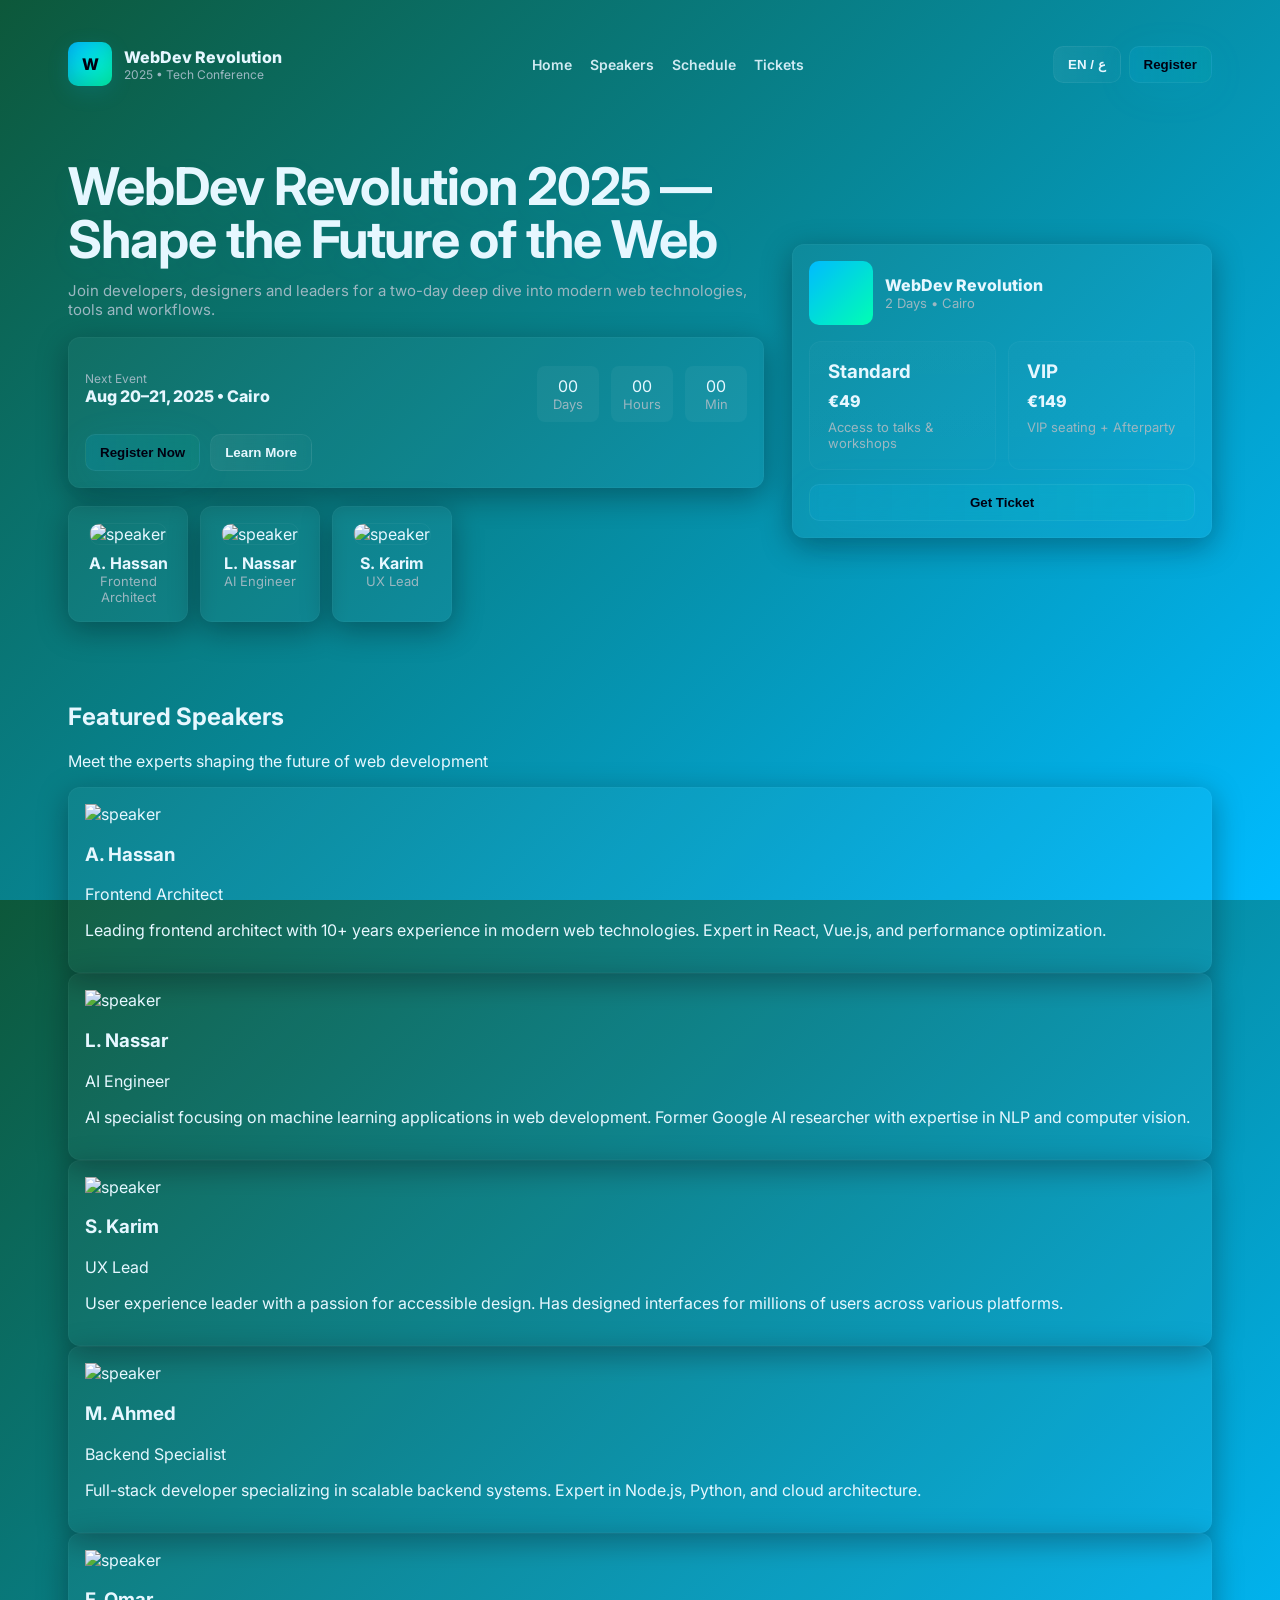
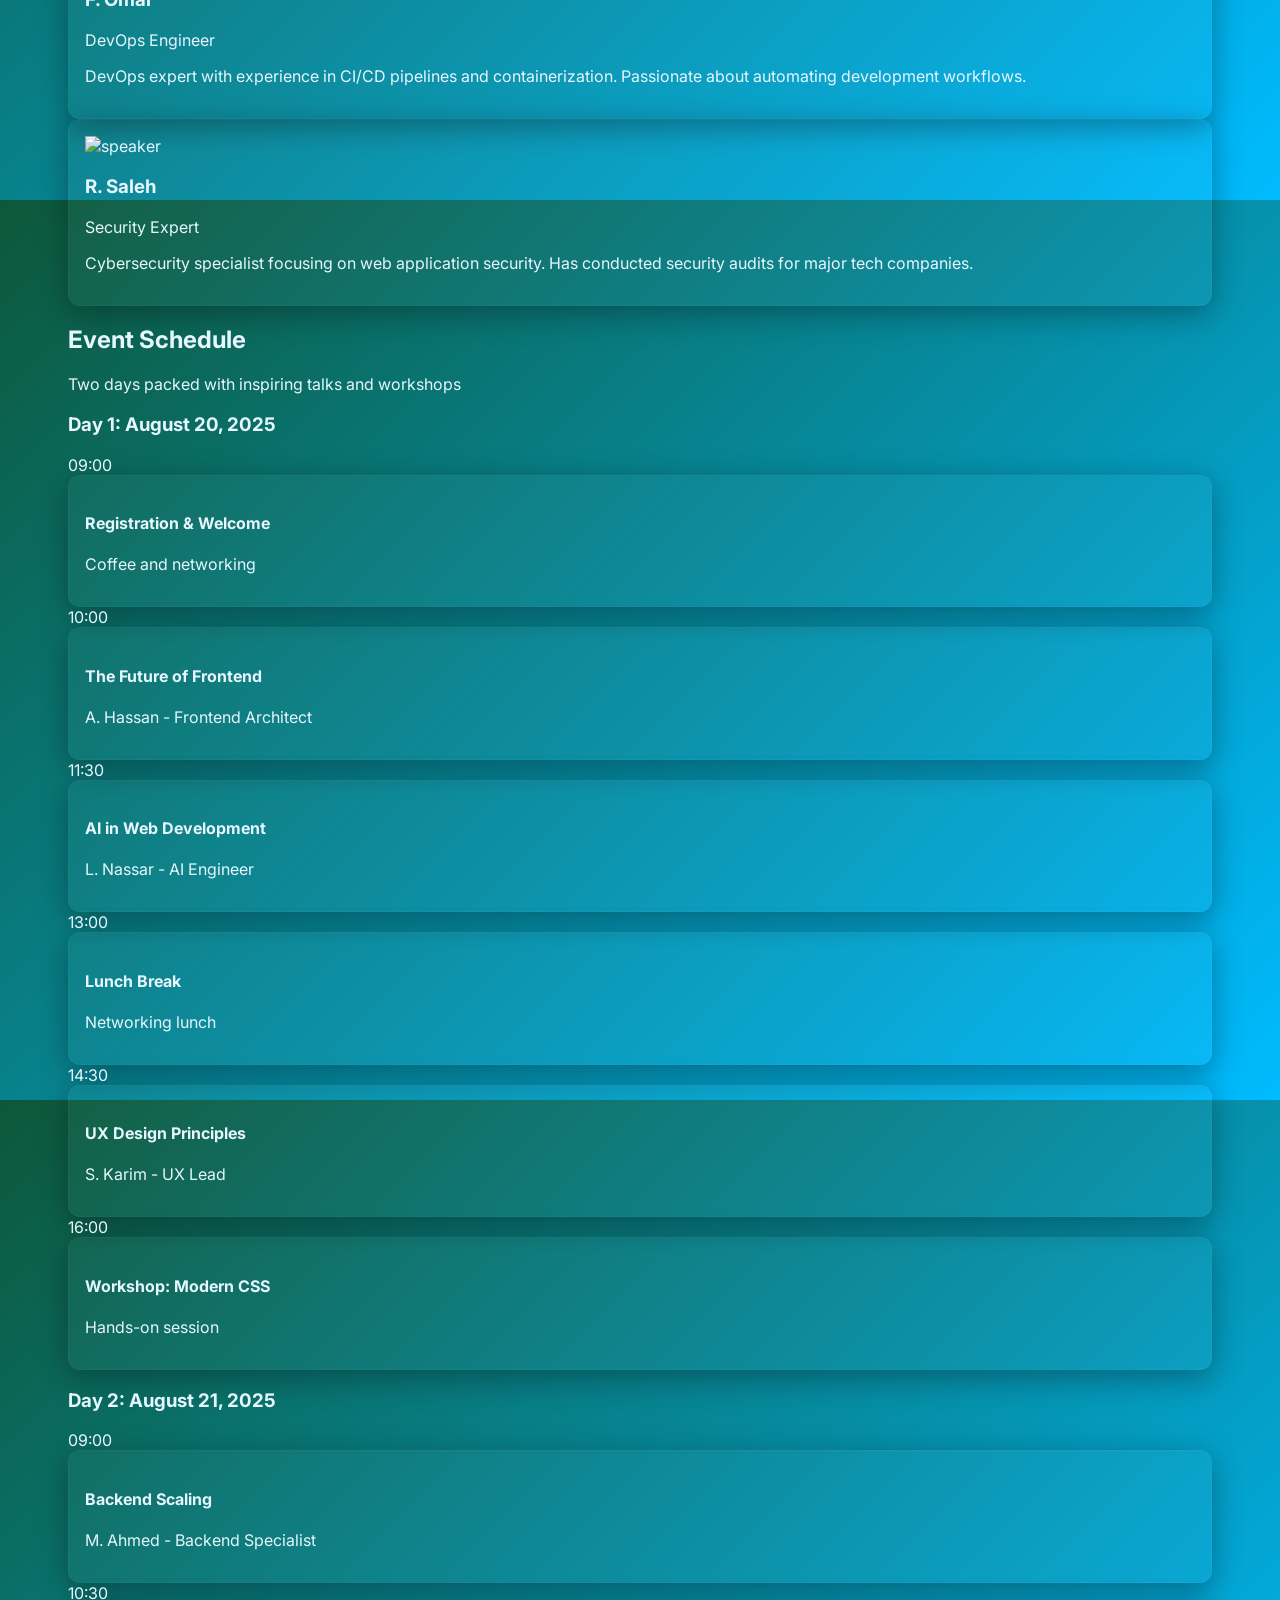
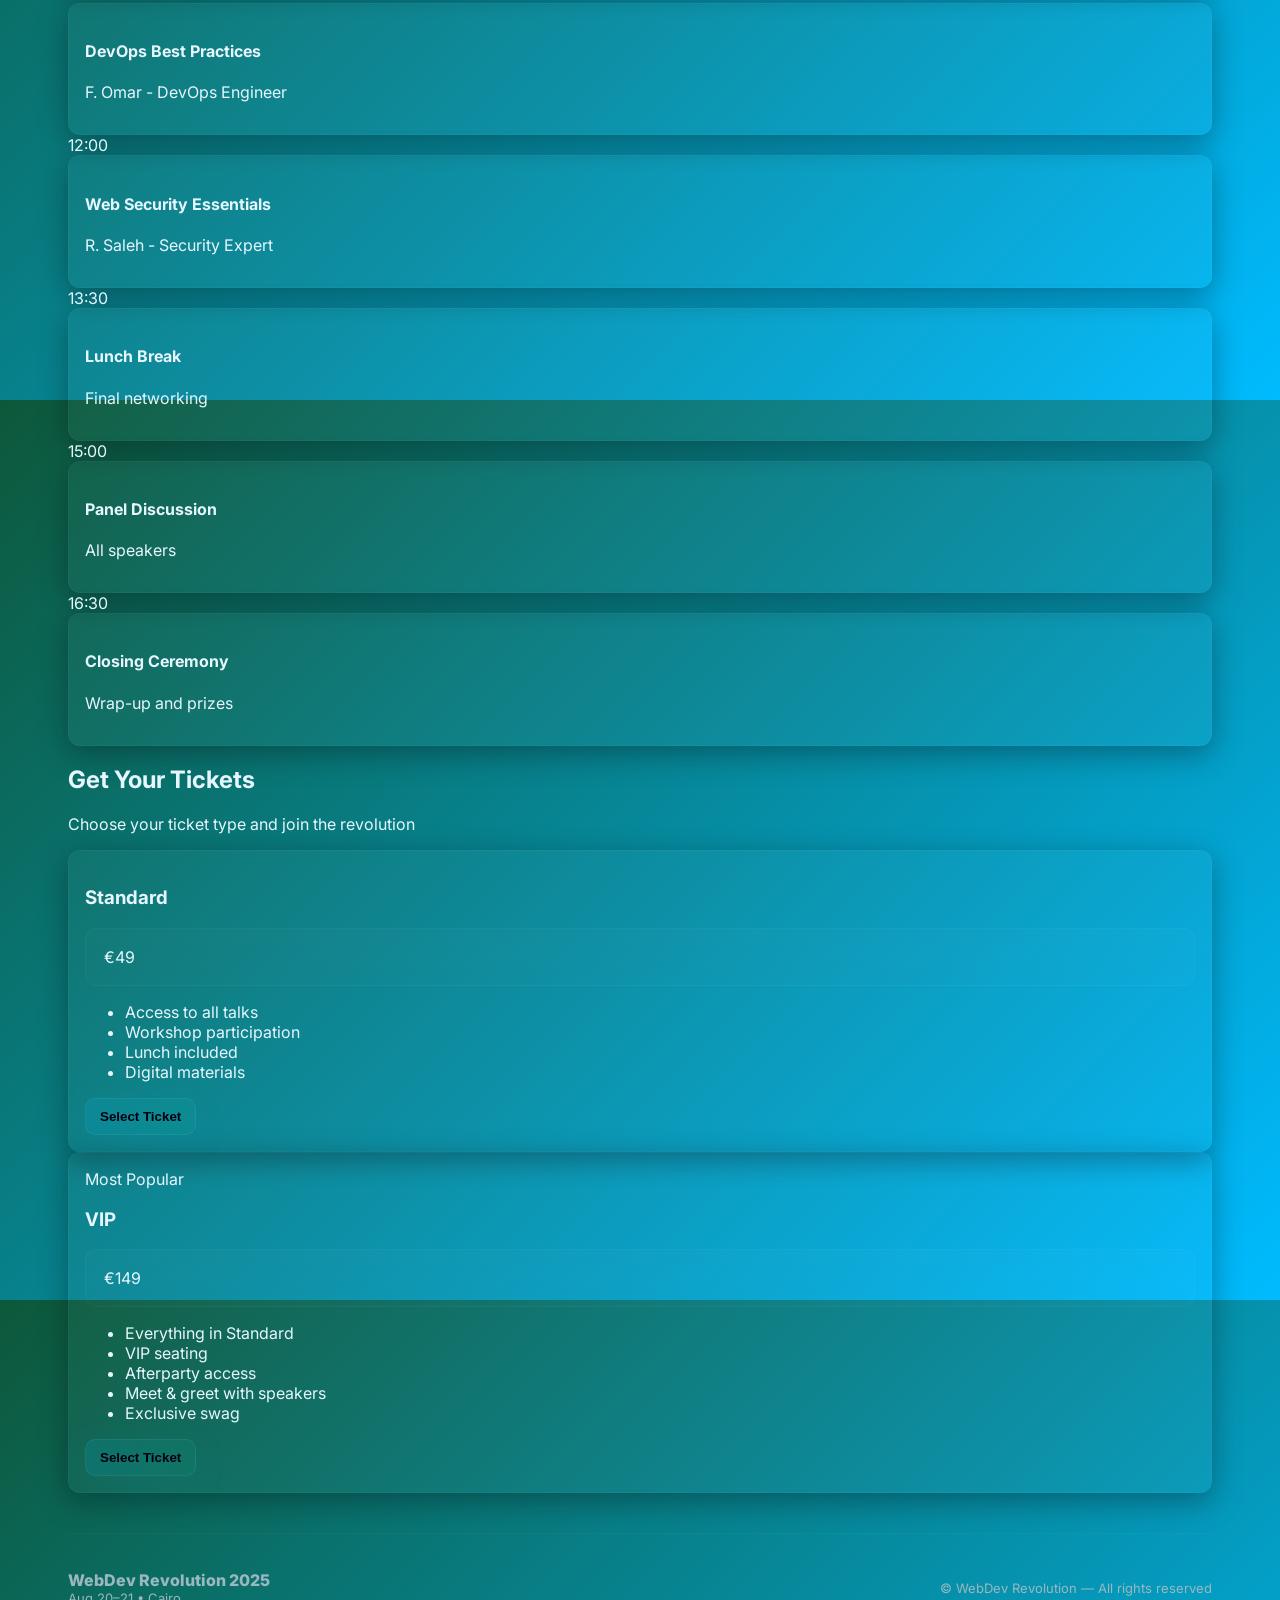
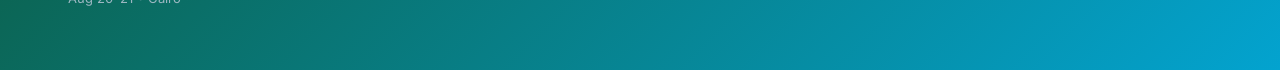
==== commit 469fb16f: "feat: add complete website structure and functionality" ====
--- a/index.html
+++ b/index.html
@@ -117,6 +117,228 @@
       </aside>
     </section>
 
+    <!-- Speakers Section -->
+    <section class="speakers" id="speakers">
+      <h2 data-i18n="speakers.title">Featured Speakers</h2>
+      <p class="section-desc" data-i18n="speakers.desc">Meet the experts shaping the future of web development</p>
+
+      <div class="speakers-grid">
+        <div class="speaker-card card">
+          <img src="https://images.unsplash.com/photo-1544005313-94ddf0286df2?q=80&w=600&auto=format&fit=crop&ixlib=rb-4.0.3&s=123" alt="speaker">
+          <div class="speaker-info">
+            <h3 data-i18n="spk1.name">A. Hassan</h3>
+            <div class="speaker-title" data-i18n="spk1.title">Frontend Architect</div>
+            <p class="speaker-bio" data-i18n="spk1.bio">Leading frontend architect with 10+ years experience in modern web technologies. Expert in React, Vue.js, and performance optimization.</p>
+          </div>
+        </div>
+        <div class="speaker-card card">
+          <img src="https://images.unsplash.com/photo-1545996124-40687b0b6a20?q=80&w=600&auto=format&fit=crop&ixlib=rb-4.0.3&s=abc" alt="speaker">
+          <div class="speaker-info">
+            <h3 data-i18n="spk2.name">L. Nassar</h3>
+            <div class="speaker-title" data-i18n="spk2.title">AI Engineer</div>
+            <p class="speaker-bio" data-i18n="spk2.bio">AI specialist focusing on machine learning applications in web development. Former Google AI researcher with expertise in NLP and computer vision.</p>
+          </div>
+        </div>
+        <div class="speaker-card card">
+          <img src="https://images.unsplash.com/photo-1544723795-3fb6469f5b39?q=80&w=600&auto=format&fit=crop&ixlib=rb-4.0.3&s=def" alt="speaker">
+          <div class="speaker-info">
+            <h3 data-i18n="spk3.name">S. Karim</h3>
+            <div class="speaker-title" data-i18n="spk3.title">UX Lead</div>
+            <p class="speaker-bio" data-i18n="spk3.bio">User experience leader with a passion for accessible design. Has designed interfaces for millions of users across various platforms.</p>
+          </div>
+        </div>
+        <div class="speaker-card card">
+          <img src="https://images.unsplash.com/photo-1507003211169-0a1dd7228f2d?q=80&w=600&auto=format&fit=crop&ixlib=rb-4.0.3&s=ghi" alt="speaker">
+          <div class="speaker-info">
+            <h3 data-i18n="spk4.name">M. Ahmed</h3>
+            <div class="speaker-title" data-i18n="spk4.title">Backend Specialist</div>
+            <p class="speaker-bio" data-i18n="spk4.bio">Full-stack developer specializing in scalable backend systems. Expert in Node.js, Python, and cloud architecture.</p>
+          </div>
+        </div>
+        <div class="speaker-card card">
+          <img src="https://images.unsplash.com/photo-1494790108755-2616b612b786?q=80&w=600&auto=format&fit=crop&ixlib=rb-4.0.3&s=jkl" alt="speaker">
+          <div class="speaker-info">
+            <h3 data-i18n="spk5.name">F. Omar</h3>
+            <div class="speaker-title" data-i18n="spk5.title">DevOps Engineer</div>
+            <p class="speaker-bio" data-i18n="spk5.bio">DevOps expert with experience in CI/CD pipelines and containerization. Passionate about automating development workflows.</p>
+          </div>
+        </div>
+        <div class="speaker-card card">
+          <img src="https://images.unsplash.com/photo-1472099645785-5658abf4ff4e?q=80&w=600&auto=format&fit=crop&ixlib=rb-4.0.3&s=mno" alt="speaker">
+          <div class="speaker-info">
+            <h3 data-i18n="spk6.name">R. Saleh</h3>
+            <div class="speaker-title" data-i18n="spk6.title">Security Expert</div>
+            <p class="speaker-bio" data-i18n="spk6.bio">Cybersecurity specialist focusing on web application security. Has conducted security audits for major tech companies.</p>
+          </div>
+        </div>
+      </div>
+    </section>
+
+    <!-- Schedule Section -->
+    <section class="schedule" id="schedule">
+      <h2 data-i18n="schedule.title">Event Schedule</h2>
+      <p class="section-desc" data-i18n="schedule.desc">Two days packed with inspiring talks and workshops</p>
+
+      <div class="schedule-container">
+        <div class="day">
+          <h3 data-i18n="day1.title">Day 1: August 20, 2025</h3>
+          <div class="timeline">
+            <div class="time-slot">
+              <div class="time">09:00</div>
+              <div class="session card">
+                <h4 data-i18n="sess1.title">Registration & Welcome</h4>
+                <p data-i18n="sess1.desc">Coffee and networking</p>
+              </div>
+            </div>
+            <div class="time-slot">
+              <div class="time">10:00</div>
+              <div class="session card">
+                <h4 data-i18n="sess2.title">The Future of Frontend</h4>
+                <p data-i18n="sess2.desc">A. Hassan - Frontend Architect</p>
+              </div>
+            </div>
+            <div class="time-slot">
+              <div class="time">11:30</div>
+              <div class="session card">
+                <h4 data-i18n="sess3.title">AI in Web Development</h4>
+                <p data-i18n="sess3.desc">L. Nassar - AI Engineer</p>
+              </div>
+            </div>
+            <div class="time-slot">
+              <div class="time">13:00</div>
+              <div class="session card">
+                <h4 data-i18n="sess4.title">Lunch Break</h4>
+                <p data-i18n="sess4.desc">Networking lunch</p>
+              </div>
+            </div>
+            <div class="time-slot">
+              <div class="time">14:30</div>
+              <div class="session card">
+                <h4 data-i18n="sess5.title">UX Design Principles</h4>
+                <p data-i18n="sess5.desc">S. Karim - UX Lead</p>
+              </div>
+            </div>
+            <div class="time-slot">
+              <div class="time">16:00</div>
+              <div class="session card">
+                <h4 data-i18n="sess6.title">Workshop: Modern CSS</h4>
+                <p data-i18n="sess6.desc">Hands-on session</p>
+              </div>
+            </div>
+          </div>
+        </div>
+
+        <div class="day">
+          <h3 data-i18n="day2.title">Day 2: August 21, 2025</h3>
+          <div class="timeline">
+            <div class="time-slot">
+              <div class="time">09:00</div>
+              <div class="session card">
+                <h4 data-i18n="sess7.title">Backend Scaling</h4>
+                <p data-i18n="sess7.desc">M. Ahmed - Backend Specialist</p>
+              </div>
+            </div>
+            <div class="time-slot">
+              <div class="time">10:30</div>
+              <div class="session card">
+                <h4 data-i18n="sess8.title">DevOps Best Practices</h4>
+                <p data-i18n="sess8.desc">F. Omar - DevOps Engineer</p>
+              </div>
+            </div>
+            <div class="time-slot">
+              <div class="time">12:00</div>
+              <div class="session card">
+                <h4 data-i18n="sess9.title">Web Security Essentials</h4>
+                <p data-i18n="sess9.desc">R. Saleh - Security Expert</p>
+              </div>
+            </div>
+            <div class="time-slot">
+              <div class="time">13:30</div>
+              <div class="session card">
+                <h4 data-i18n="sess10.title">Lunch Break</h4>
+                <p data-i18n="sess10.desc">Final networking</p>
+              </div>
+            </div>
+            <div class="time-slot">
+              <div class="time">15:00</div>
+              <div class="session card">
+                <h4 data-i18n="sess11.title">Panel Discussion</h4>
+                <p data-i18n="sess11.desc">All speakers</p>
+              </div>
+            </div>
+            <div class="time-slot">
+              <div class="time">16:30</div>
+              <div class="session card">
+                <h4 data-i18n="sess12.title">Closing Ceremony</h4>
+                <p data-i18n="sess12.desc">Wrap-up and prizes</p>
+              </div>
+            </div>
+          </div>
+        </div>
+      </div>
+    </section>
+
+    <!-- Tickets Section -->
+    <section class="tickets" id="tickets">
+      <h2 data-i18n="tickets.title">Get Your Tickets</h2>
+      <p class="section-desc" data-i18n="tickets.desc">Choose your ticket type and join the revolution</p>
+
+      <div class="tickets-container">
+        <div class="ticket-option card">
+          <h3 data-i18n="price.standard">Standard</h3>
+          <div class="price">€49</div>
+          <ul>
+            <li data-i18n="ticket.std1">Access to all talks</li>
+            <li data-i18n="ticket.std2">Workshop participation</li>
+            <li data-i18n="ticket.std3">Lunch included</li>
+            <li data-i18n="ticket.std4">Digital materials</li>
+          </ul>
+          <button class="btn primary" data-ticket="standard" data-i18n="cta.selectTicket">Select Ticket</button>
+        </div>
+        <div class="ticket-option card vip">
+          <div class="vip-badge" data-i18n="vip.badge">Most Popular</div>
+          <h3 data-i18n="price.vip">VIP</h3>
+          <div class="price">€149</div>
+          <ul>
+            <li data-i18n="ticket.vip1">Everything in Standard</li>
+            <li data-i18n="ticket.vip2">VIP seating</li>
+            <li data-i18n="ticket.vip3">Afterparty access</li>
+            <li data-i18n="ticket.vip4">Meet & greet with speakers</li>
+            <li data-i18n="ticket.vip5">Exclusive swag</li>
+          </ul>
+          <button class="btn primary" data-ticket="vip" data-i18n="cta.selectTicket">Select Ticket</button>
+        </div>
+      </div>
+
+      <div class="registration-form card" id="registration-form" style="display:none;">
+        <h3 data-i18n="form.title">Complete Your Registration</h3>
+        <form id="ticket-form">
+          <div class="form-group">
+            <label for="name" data-i18n="form.name">Full Name</label>
+            <input type="text" id="name" name="name" required>
+          </div>
+          <div class="form-group">
+            <label for="email" data-i18n="form.email">Email Address</label>
+            <input type="email" id="email" name="email" required>
+          </div>
+          <div class="form-group">
+            <label for="company" data-i18n="form.company">Company (Optional)</label>
+            <input type="text" id="company" name="company">
+          </div>
+          <div class="form-group">
+            <label for="dietary" data-i18n="form.dietary">Dietary Restrictions</label>
+            <select id="dietary" name="dietary">
+              <option value="" data-i18n="form.none">None</option>
+              <option value="vegetarian" data-i18n="form.veg">Vegetarian</option>
+              <option value="vegan" data-i18n="form.vegan">Vegan</option>
+              <option value="gluten-free" data-i18n="form.gluten">Gluten-free</option>
+            </select>
+          </div>
+          <button type="submit" class="btn primary" data-i18n="cta.completePurchase">Complete Purchase</button>
+        </form>
+      </div>
+    </section>
+
     <footer>
       <div style="display:flex;justify-content:space-between;gap:20px;align-items:center;flex-wrap:wrap">
         <div>
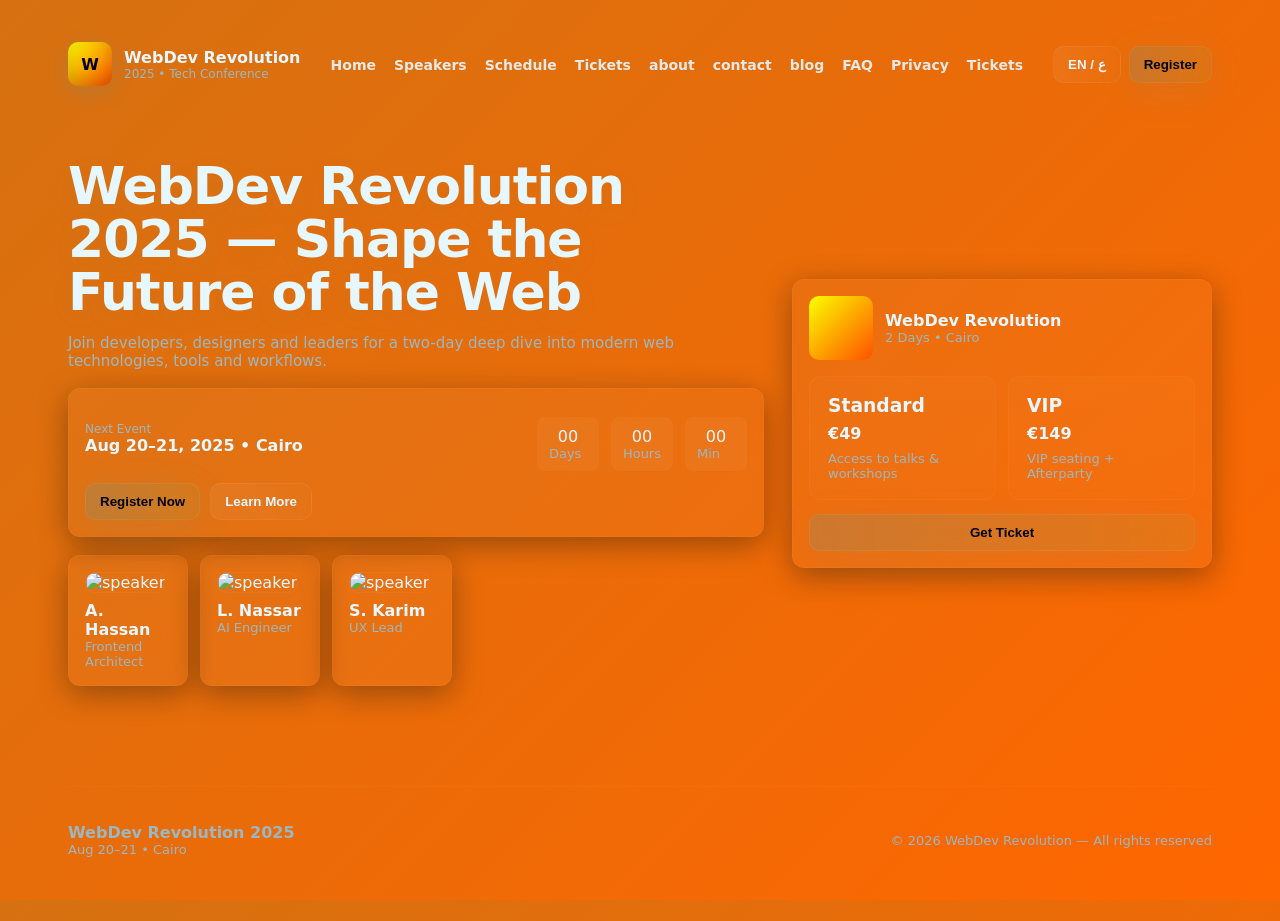
==== commit 3c728b58: "Add files via upload" ====
--- a/index.html
+++ b/index.html
@@ -1,13 +1,23 @@
 <!doctype html>
 <html lang="en" dir="ltr">
 <head>
-  <meta charset="utf-8" />
-  <meta name="viewport" content="width=device-width,initial-scale=1" />
-  <title>WebDev Revolution 2025 — Landing</title>
+  <title>About John Doe | Web Developer</title>
+  <meta name="description" content="Learn about John Doe, a professional web developer specializing in responsive and modern web applications.">
+  <meta name="keywords" content="about John Doe, web developer profile, frontend developer">
+  <meta name="author" content="John Doe">
 
-  <!-- Google Font -->
-  <link href="https://fonts.googleapis.com/css2?family=Inter:wght@300;400;600;800&display=swap" rel="stylesheet">
+  <meta property="og:title" content="About John Doe | Web Developer">
+  <meta property="og:description" content="Discover the skills, experience, and story of John Doe, a professional web developer.">
+  <meta property="og:type" content="website">
+  <meta property="og:url" content="https://yourdomain.com/about.html">
+  <meta property="og:image" content="https://yourdomain.com/assets/about-og.jpg">
 
+  <meta name="twitter:card" content="summary_large_image">
+  <meta name="twitter:title" content="About John Doe | Web Developer">
+  <meta name="twitter:description" content="Discover the skills, experience, and story of John Doe, a professional web developer.">
+  <meta name="twitter:image" content="https://yourdomain.com/assets/about-og.jpg">
+
+  <link rel="icon" href="favicon.ico" type="image/x-icon">
   <link rel="stylesheet" href="style.css">
 </head>
 <body>
@@ -27,12 +37,23 @@
 
       <nav aria-label="Main">
         <ul>
-          <li><a href="#home" data-i18n="nav.home">Home</a></li>
-          <li><a href="#speakers" data-i18n="nav.speakers">Speakers</a></li>
-          <li><a href="#schedule" data-i18n="nav.schedule">Schedule</a></li>
+          <li><a href="index.html" data-i18n="nav.home">Home</a></li>
+          <li><a href="speakers.html" data-i18n="nav.speakers">Speakers</a></li>
+          <li><a href="schedule.html" data-i18n="nav.schedule">Schedule</a></li>
+          <li><a href="tickets.html" data-i18n="nav.tickets">Tickets</a></li>
+          <li><a href="about.html" data-i18n="nav.about">about</a></li>
+          <li><a href="contact.html" data-i18n="nav.contact">contact</a></li>
+          <li><a href="blog.html" data-i18n="nav.blog">blog</a></li>
+          <li><a href="faq.html" data-i18n="nav.faq">FAQ</a></li>
+          <li><a href="privacy.html" data-i18n="nav.privacy">Privacy</a></li>
           <li><a href="#tickets" data-i18n="nav.tickets">Tickets</a></li>
         </ul>
       </nav>
+      <div class="menu-toggle">
+    <span></span>
+    <span></span>
+    <span></span>
+  </div>
 
       <div class="lang-switch">
         <button class="btn" id="toggle-lang" aria-label="Toggle language">EN / ع</button>
@@ -117,228 +138,6 @@
       </aside>
     </section>
 
-    <!-- Speakers Section -->
-    <section class="speakers" id="speakers">
-      <h2 data-i18n="speakers.title">Featured Speakers</h2>
-      <p class="section-desc" data-i18n="speakers.desc">Meet the experts shaping the future of web development</p>
-
-      <div class="speakers-grid">
-        <div class="speaker-card card">
-          <img src="https://images.unsplash.com/photo-1544005313-94ddf0286df2?q=80&w=600&auto=format&fit=crop&ixlib=rb-4.0.3&s=123" alt="speaker">
-          <div class="speaker-info">
-            <h3 data-i18n="spk1.name">A. Hassan</h3>
-            <div class="speaker-title" data-i18n="spk1.title">Frontend Architect</div>
-            <p class="speaker-bio" data-i18n="spk1.bio">Leading frontend architect with 10+ years experience in modern web technologies. Expert in React, Vue.js, and performance optimization.</p>
-          </div>
-        </div>
-        <div class="speaker-card card">
-          <img src="https://images.unsplash.com/photo-1545996124-40687b0b6a20?q=80&w=600&auto=format&fit=crop&ixlib=rb-4.0.3&s=abc" alt="speaker">
-          <div class="speaker-info">
-            <h3 data-i18n="spk2.name">L. Nassar</h3>
-            <div class="speaker-title" data-i18n="spk2.title">AI Engineer</div>
-            <p class="speaker-bio" data-i18n="spk2.bio">AI specialist focusing on machine learning applications in web development. Former Google AI researcher with expertise in NLP and computer vision.</p>
-          </div>
-        </div>
-        <div class="speaker-card card">
-          <img src="https://images.unsplash.com/photo-1544723795-3fb6469f5b39?q=80&w=600&auto=format&fit=crop&ixlib=rb-4.0.3&s=def" alt="speaker">
-          <div class="speaker-info">
-            <h3 data-i18n="spk3.name">S. Karim</h3>
-            <div class="speaker-title" data-i18n="spk3.title">UX Lead</div>
-            <p class="speaker-bio" data-i18n="spk3.bio">User experience leader with a passion for accessible design. Has designed interfaces for millions of users across various platforms.</p>
-          </div>
-        </div>
-        <div class="speaker-card card">
-          <img src="https://images.unsplash.com/photo-1507003211169-0a1dd7228f2d?q=80&w=600&auto=format&fit=crop&ixlib=rb-4.0.3&s=ghi" alt="speaker">
-          <div class="speaker-info">
-            <h3 data-i18n="spk4.name">M. Ahmed</h3>
-            <div class="speaker-title" data-i18n="spk4.title">Backend Specialist</div>
-            <p class="speaker-bio" data-i18n="spk4.bio">Full-stack developer specializing in scalable backend systems. Expert in Node.js, Python, and cloud architecture.</p>
-          </div>
-        </div>
-        <div class="speaker-card card">
-          <img src="https://images.unsplash.com/photo-1494790108755-2616b612b786?q=80&w=600&auto=format&fit=crop&ixlib=rb-4.0.3&s=jkl" alt="speaker">
-          <div class="speaker-info">
-            <h3 data-i18n="spk5.name">F. Omar</h3>
-            <div class="speaker-title" data-i18n="spk5.title">DevOps Engineer</div>
-            <p class="speaker-bio" data-i18n="spk5.bio">DevOps expert with experience in CI/CD pipelines and containerization. Passionate about automating development workflows.</p>
-          </div>
-        </div>
-        <div class="speaker-card card">
-          <img src="https://images.unsplash.com/photo-1472099645785-5658abf4ff4e?q=80&w=600&auto=format&fit=crop&ixlib=rb-4.0.3&s=mno" alt="speaker">
-          <div class="speaker-info">
-            <h3 data-i18n="spk6.name">R. Saleh</h3>
-            <div class="speaker-title" data-i18n="spk6.title">Security Expert</div>
-            <p class="speaker-bio" data-i18n="spk6.bio">Cybersecurity specialist focusing on web application security. Has conducted security audits for major tech companies.</p>
-          </div>
-        </div>
-      </div>
-    </section>
-
-    <!-- Schedule Section -->
-    <section class="schedule" id="schedule">
-      <h2 data-i18n="schedule.title">Event Schedule</h2>
-      <p class="section-desc" data-i18n="schedule.desc">Two days packed with inspiring talks and workshops</p>
-
-      <div class="schedule-container">
-        <div class="day">
-          <h3 data-i18n="day1.title">Day 1: August 20, 2025</h3>
-          <div class="timeline">
-            <div class="time-slot">
-              <div class="time">09:00</div>
-              <div class="session card">
-                <h4 data-i18n="sess1.title">Registration & Welcome</h4>
-                <p data-i18n="sess1.desc">Coffee and networking</p>
-              </div>
-            </div>
-            <div class="time-slot">
-              <div class="time">10:00</div>
-              <div class="session card">
-                <h4 data-i18n="sess2.title">The Future of Frontend</h4>
-                <p data-i18n="sess2.desc">A. Hassan - Frontend Architect</p>
-              </div>
-            </div>
-            <div class="time-slot">
-              <div class="time">11:30</div>
-              <div class="session card">
-                <h4 data-i18n="sess3.title">AI in Web Development</h4>
-                <p data-i18n="sess3.desc">L. Nassar - AI Engineer</p>
-              </div>
-            </div>
-            <div class="time-slot">
-              <div class="time">13:00</div>
-              <div class="session card">
-                <h4 data-i18n="sess4.title">Lunch Break</h4>
-                <p data-i18n="sess4.desc">Networking lunch</p>
-              </div>
-            </div>
-            <div class="time-slot">
-              <div class="time">14:30</div>
-              <div class="session card">
-                <h4 data-i18n="sess5.title">UX Design Principles</h4>
-                <p data-i18n="sess5.desc">S. Karim - UX Lead</p>
-              </div>
-            </div>
-            <div class="time-slot">
-              <div class="time">16:00</div>
-              <div class="session card">
-                <h4 data-i18n="sess6.title">Workshop: Modern CSS</h4>
-                <p data-i18n="sess6.desc">Hands-on session</p>
-              </div>
-            </div>
-          </div>
-        </div>
-
-        <div class="day">
-          <h3 data-i18n="day2.title">Day 2: August 21, 2025</h3>
-          <div class="timeline">
-            <div class="time-slot">
-              <div class="time">09:00</div>
-              <div class="session card">
-                <h4 data-i18n="sess7.title">Backend Scaling</h4>
-                <p data-i18n="sess7.desc">M. Ahmed - Backend Specialist</p>
-              </div>
-            </div>
-            <div class="time-slot">
-              <div class="time">10:30</div>
-              <div class="session card">
-                <h4 data-i18n="sess8.title">DevOps Best Practices</h4>
-                <p data-i18n="sess8.desc">F. Omar - DevOps Engineer</p>
-              </div>
-            </div>
-            <div class="time-slot">
-              <div class="time">12:00</div>
-              <div class="session card">
-                <h4 data-i18n="sess9.title">Web Security Essentials</h4>
-                <p data-i18n="sess9.desc">R. Saleh - Security Expert</p>
-              </div>
-            </div>
-            <div class="time-slot">
-              <div class="time">13:30</div>
-              <div class="session card">
-                <h4 data-i18n="sess10.title">Lunch Break</h4>
-                <p data-i18n="sess10.desc">Final networking</p>
-              </div>
-            </div>
-            <div class="time-slot">
-              <div class="time">15:00</div>
-              <div class="session card">
-                <h4 data-i18n="sess11.title">Panel Discussion</h4>
-                <p data-i18n="sess11.desc">All speakers</p>
-              </div>
-            </div>
-            <div class="time-slot">
-              <div class="time">16:30</div>
-              <div class="session card">
-                <h4 data-i18n="sess12.title">Closing Ceremony</h4>
-                <p data-i18n="sess12.desc">Wrap-up and prizes</p>
-              </div>
-            </div>
-          </div>
-        </div>
-      </div>
-    </section>
-
-    <!-- Tickets Section -->
-    <section class="tickets" id="tickets">
-      <h2 data-i18n="tickets.title">Get Your Tickets</h2>
-      <p class="section-desc" data-i18n="tickets.desc">Choose your ticket type and join the revolution</p>
-
-      <div class="tickets-container">
-        <div class="ticket-option card">
-          <h3 data-i18n="price.standard">Standard</h3>
-          <div class="price">€49</div>
-          <ul>
-            <li data-i18n="ticket.std1">Access to all talks</li>
-            <li data-i18n="ticket.std2">Workshop participation</li>
-            <li data-i18n="ticket.std3">Lunch included</li>
-            <li data-i18n="ticket.std4">Digital materials</li>
-          </ul>
-          <button class="btn primary" data-ticket="standard" data-i18n="cta.selectTicket">Select Ticket</button>
-        </div>
-        <div class="ticket-option card vip">
-          <div class="vip-badge" data-i18n="vip.badge">Most Popular</div>
-          <h3 data-i18n="price.vip">VIP</h3>
-          <div class="price">€149</div>
-          <ul>
-            <li data-i18n="ticket.vip1">Everything in Standard</li>
-            <li data-i18n="ticket.vip2">VIP seating</li>
-            <li data-i18n="ticket.vip3">Afterparty access</li>
-            <li data-i18n="ticket.vip4">Meet & greet with speakers</li>
-            <li data-i18n="ticket.vip5">Exclusive swag</li>
-          </ul>
-          <button class="btn primary" data-ticket="vip" data-i18n="cta.selectTicket">Select Ticket</button>
-        </div>
-      </div>
-
-      <div class="registration-form card" id="registration-form" style="display:none;">
-        <h3 data-i18n="form.title">Complete Your Registration</h3>
-        <form id="ticket-form">
-          <div class="form-group">
-            <label for="name" data-i18n="form.name">Full Name</label>
-            <input type="text" id="name" name="name" required>
-          </div>
-          <div class="form-group">
-            <label for="email" data-i18n="form.email">Email Address</label>
-            <input type="email" id="email" name="email" required>
-          </div>
-          <div class="form-group">
-            <label for="company" data-i18n="form.company">Company (Optional)</label>
-            <input type="text" id="company" name="company">
-          </div>
-          <div class="form-group">
-            <label for="dietary" data-i18n="form.dietary">Dietary Restrictions</label>
-            <select id="dietary" name="dietary">
-              <option value="" data-i18n="form.none">None</option>
-              <option value="vegetarian" data-i18n="form.veg">Vegetarian</option>
-              <option value="vegan" data-i18n="form.vegan">Vegan</option>
-              <option value="gluten-free" data-i18n="form.gluten">Gluten-free</option>
-            </select>
-          </div>
-          <button type="submit" class="btn primary" data-i18n="cta.completePurchase">Complete Purchase</button>
-        </form>
-      </div>
-    </section>
-
     <footer>
       <div style="display:flex;justify-content:space-between;gap:20px;align-items:center;flex-wrap:wrap">
         <div>
@@ -354,7 +153,7 @@
   <!-- SCRIPTS -->
   <!-- Three.js CDN (r150+) -->
   <script src="https://unpkg.com/three@0.150.1/build/three.min.js"></script>
+  <script src="script.js"></script>
 
-  <script src="script.js"></script>
 </body>
 </html>
--- a/style.css
+++ b/style.css
@@ -1,13 +1,13 @@
-    :root{
-      --bg-gradient-start: #00bbff; /* top */
-      --bg-gradient-end: #0d583a;   /* bottom */
-      --accent: #00ffb3;
-      --neon: #00bbff;
-      --card-bg: rgba(255,255,255,0.03);
+ :root{
+      --bg-gradient-start: #ff6600; /* top */
+      --bg-gradient-end: #d67111;   /* bottom */
+      --accent: #ff5100;
+      --neon: #fbff00;
+      --card-bg: rgba(255, 255, 255, 0.03);
       --glass: rgba(255,255,255,0.04);
       --text: #e6f7ff;
       --muted: #9bb7c1;
-      --danger: #ff3d3d;
+      --danger: #ff913d;
       --max-width: 1200px;
       --radius: 12px;
     }
@@ -133,4 +133,167 @@
     /* RTL tweaks when Arabic */
     [dir="rtl"] body{direction:rtl}
     [dir="rtl"] nav ul{direction:rtl}
-    [dir="rtl"] .hero{grid-template-columns: 420px 1fr}+    [dir="rtl"] .hero{grid-template-columns: 420px 1fr}
+    /* ==== MOBILE IMPROVEMENTS ==== */
+@media (max-width:900px) {
+  /* Hero section becomes stacked */
+  .hero {
+    grid-template-columns: 1fr;
+    padding: 20px 10px;
+    gap: 20px;
+  }
+
+  /* Header adjustments */
+  header {
+    flex-direction: column;
+    align-items: flex-start;
+    gap: 12px;
+    padding: 12px 10px;
+  }
+
+  nav ul {
+    display: flex;
+    flex-direction: column;
+    gap: 10px;
+    width: 100%;
+  }
+
+  nav a {
+    font-size: 16px;
+    padding: 6px 0;
+    width: 100%;
+    display: block;
+  }
+
+  .lang-switch {
+    width: 100%;
+    justify-content: space-between;
+  }
+
+  /* Adjust wrap padding */
+  .wrap {
+    padding: 16px;
+  }
+
+  /* Speakers section */
+  .speakers-preview {
+    flex-direction: column;
+    align-items: center;
+    gap: 16px;
+  }
+
+  .speaker {
+    width: 80%;
+    max-width: 220px;
+  }
+
+  .speaker img {
+    height: auto;
+    width: 100%;
+  }
+
+  /* Pricing cards */
+  .pricing-grid {
+    flex-direction: column;
+  }
+
+  .price {
+    padding: 14px;
+    width: 100%;
+  }
+
+  /* Countdown items smaller */
+  .countdown .item {
+    min-width: 50px;
+    padding: 8px 10px;
+  }
+
+  /* Hero CTAs */
+  .hero-ctas {
+    flex-direction: column;
+  }
+
+  .hero-ctas .btn {
+    width: 100%;
+  }
+
+  /* Footer adjustments */
+  footer {
+    flex-direction: column;
+    gap: 12px;
+  }
+}
+
+/* For very small screens */
+@media (max-width:480px) {
+  .hero-left h1 {
+    font-size: clamp(22px, 6vw, 32px);
+    line-height: 1.1;
+  }
+
+  .lead {
+    font-size: 14px;
+  }
+
+  nav a {
+    font-size: 14px;
+  }
+
+  .btn {
+    padding: 8px 12px;
+    font-size: 14px;
+  }
+
+  .speaker {
+    width: 90%;
+  }
+}
+/* Hamburger button */
+.menu-toggle {
+  display: none; /* يظهر بس على الموبايل */
+  flex-direction: column;
+  justify-content: space-around;
+  width: 30px;
+  height: 25px;
+  cursor: pointer;
+}
+
+.menu-toggle span {
+  display: block;
+  height: 3px;
+  background: #fff;
+  border-radius: 3px;
+}
+
+/* يظهر على الشاشات الصغيرة */
+@media (max-width:900px) {
+  .menu-toggle {
+    display: flex;
+  }
+
+  nav {
+    position: absolute;
+    top: 60px;
+    right: 0;
+    background: #ff6600;
+    width: 200px;
+    transform: translateX(100%);
+    transition: transform 0.3s ease;
+    z-index: 10;
+  }
+
+  nav.active {
+    transform: translateX(0);
+  }
+
+  nav ul {
+    flex-direction: column;
+    gap: 10px;
+    padding: 10px;
+  }
+
+  nav a {
+    padding: 8px 0;
+    color: #fff;
+  }
+}
